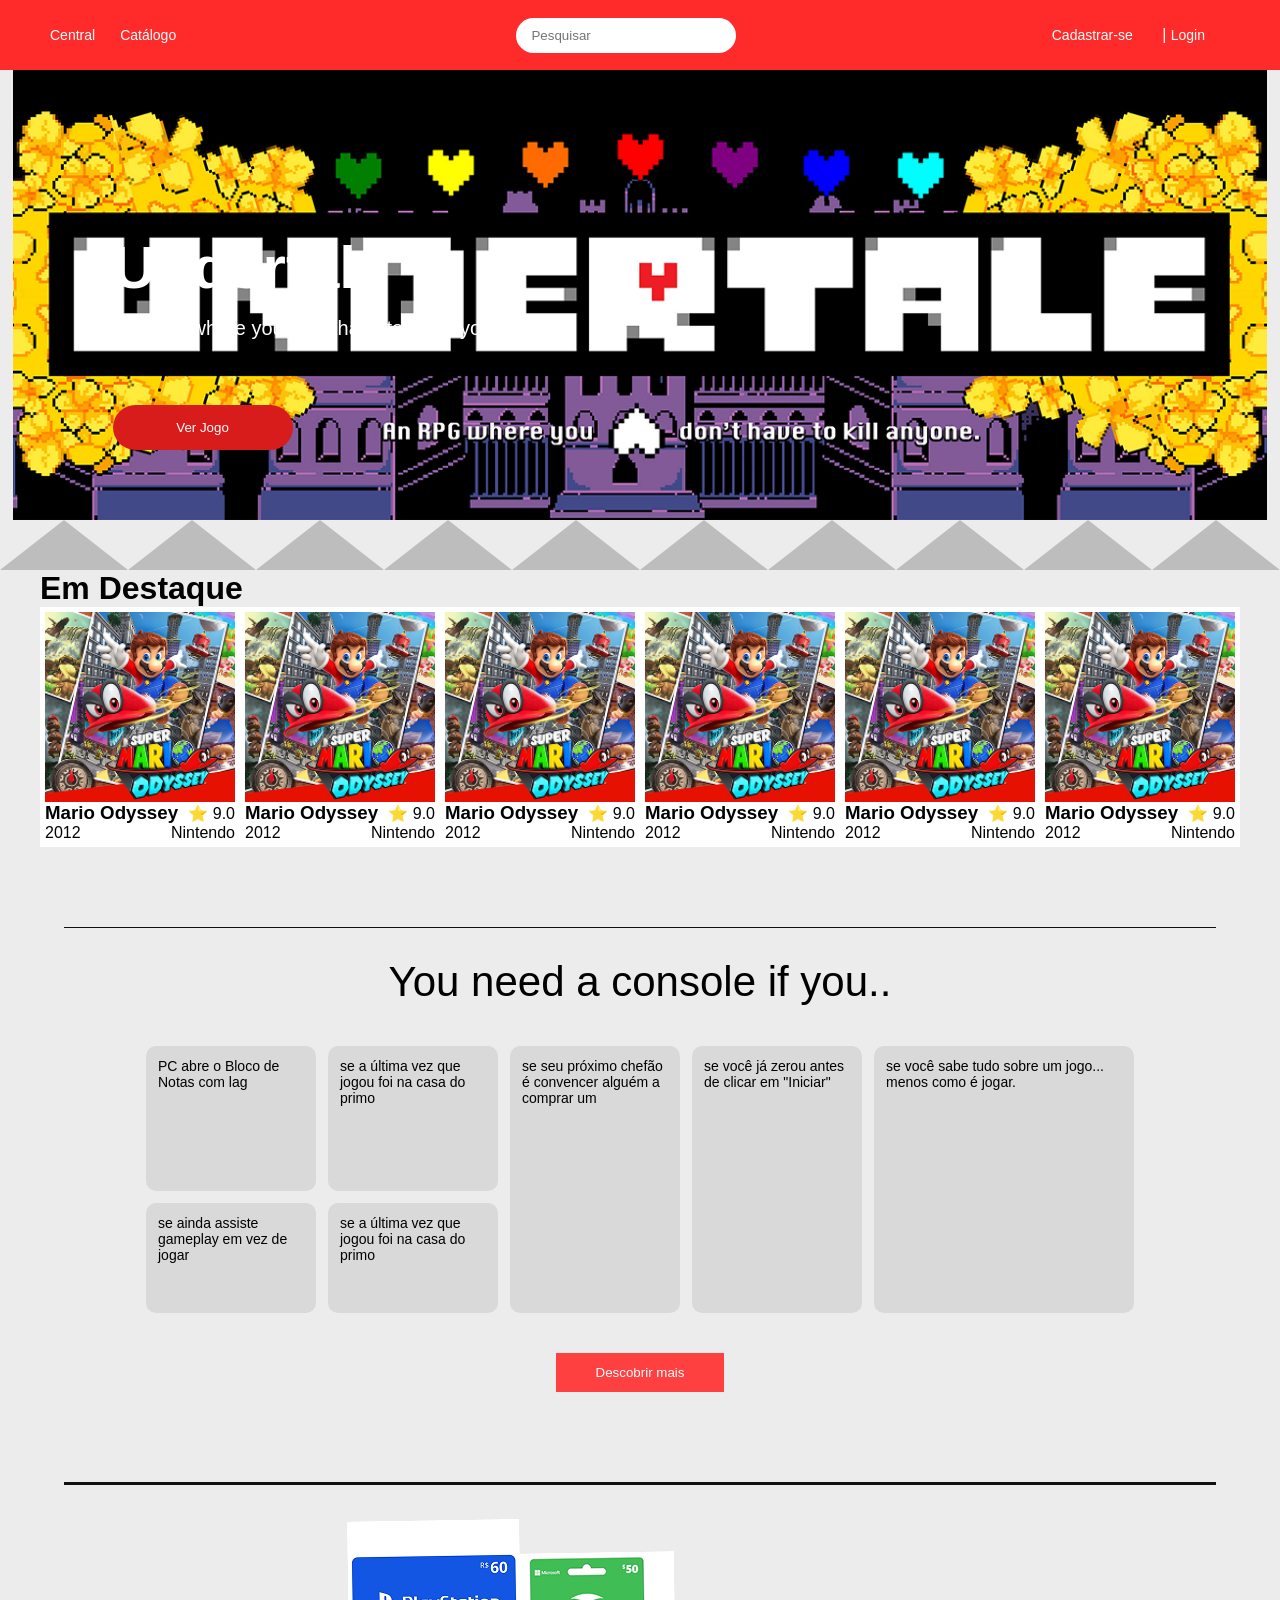
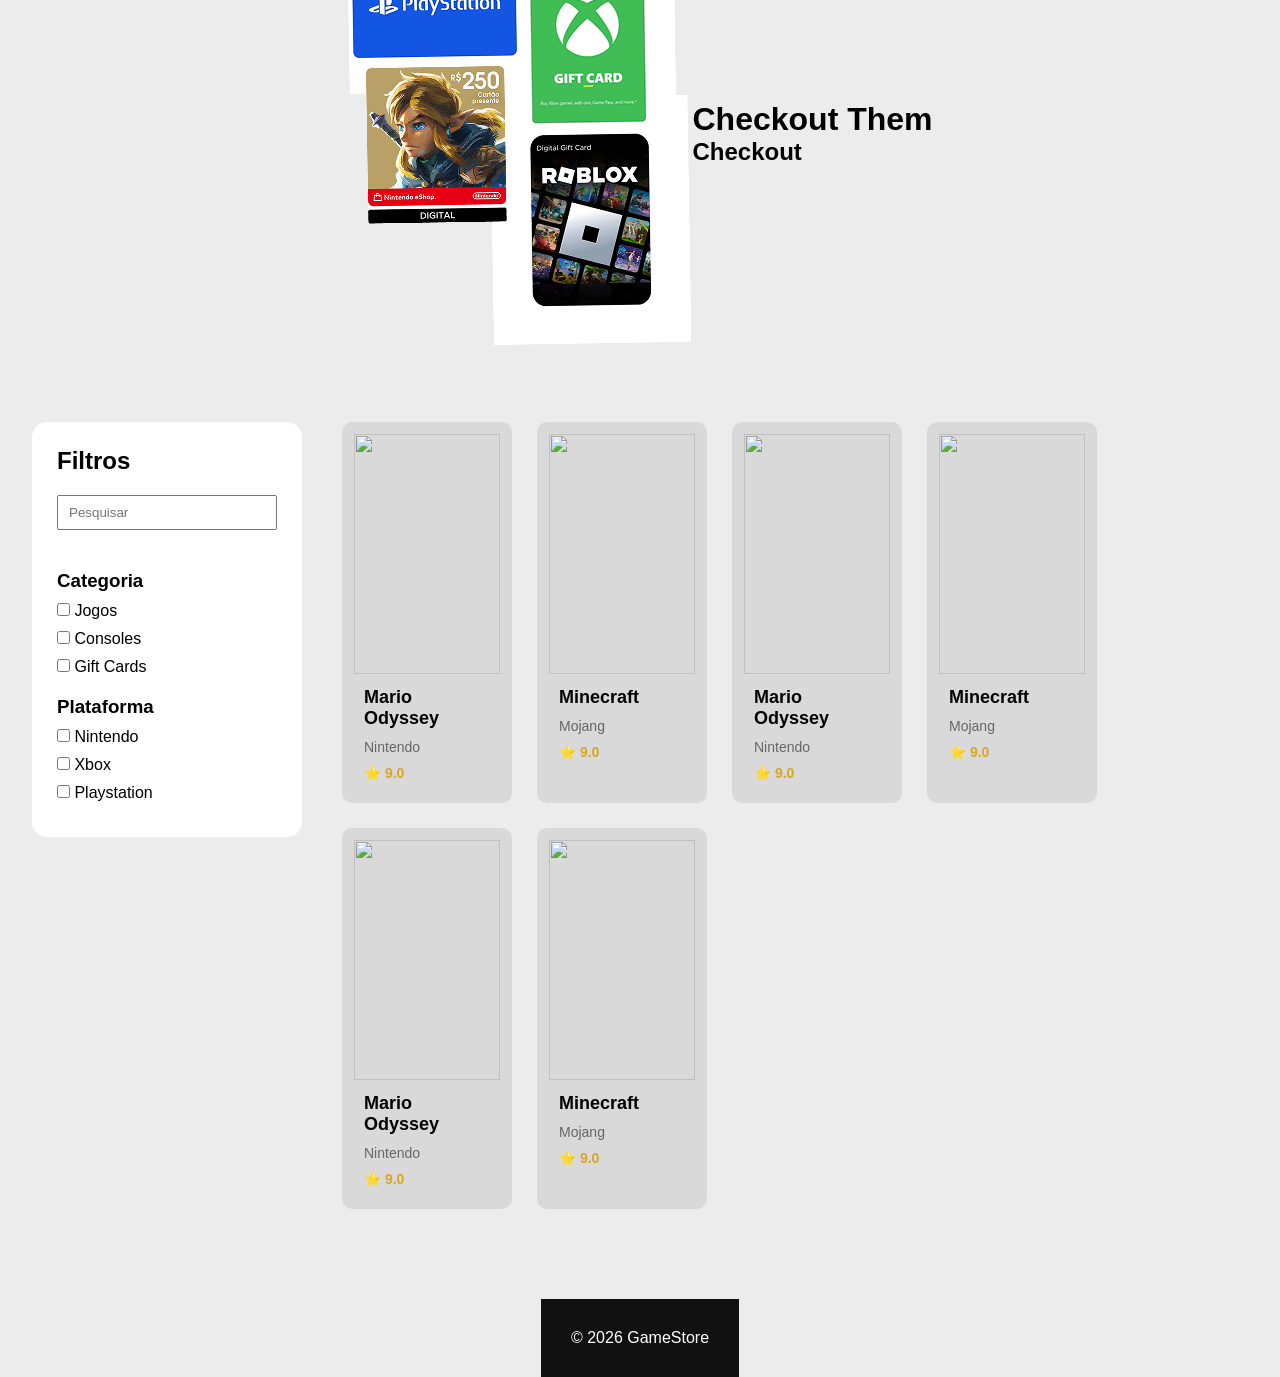
==== FAZENDOFRONTENDDALOJADEJOGO/index.html @ 96bf0ed5 "Upload De Pasta" ====
<!DOCTYPE html>
<html lang="pt-br">

<head>
    <meta charset="UTF-8">
    <meta name="viewport" content="width=device-width, initial-scale=1.0">
    <title>GameStore</title>

    <link rel="stylesheet" href="style.css">
</head>

<body>

    <header>

        <div class="menu-esquerda">
            <a href="#">Central</a>
            <a href="#">Catálogo</a>
        </div>

        <div class="pesquisa">
            <input type="text" placeholder="Pesquisar">
        </div>

        <div class="login">
            <a href="#">Cadastrar-se</a>
            <span>|</span>
            <a href="#">Login</a>
        </div>

    </header>

    <section class="banner">

        <img src="img/underbanner.png" alt="Banner">

        <div class="banner-info">

            <h1>Undertale</h1>

            <p>An RPG where you don't have to kill anyone.</p>

            <button>Ver Jogo</button>

        </div>

    </section>
    <svg xmlns="http://www.w3.org/2000/svg" viewBox="0 0 1280 50" width="100%">
        <path
            d="M 0 50 L 64 0 L 128 50 L 192 0 L 256 50 L 320 0 L 384 50 L 448 0 L 512 50 L 576 0 L 640 50 L 704 0 L 768 50 L 832 0 L 896 50 L 960 0 L 1024 50 L 1088 0 L 1152 50 L 1216 0 L 1280 50 L 1344 0 L 1408 50 L 1280 50 L 0 50 Z"
            fill="#bdbdbe"></path>
    </svg>


    <div class="EmDestaque">
        <h1>Em Destaque</h1>

        <div class="linhaJogos">

            <div class="Jogo">

                <img src="img/marioOdissi.png">

                <div class="NomeNota">
                    <h3>Mario Odyssey</h3>
                    <span>⭐ 9.0</span>
                </div>
                <div class="DataProd">
                    <p>2012</p>
                    <p>Nintendo</p>
                </div>

            </div>



            <div class="Jogo">

                <img src="img/marioOdissi.png">

                <div class="NomeNota">
                    <h3>Mario Odyssey</h3>
                    <span>⭐ 9.0</span>
                </div>
                <div class="DataProd">
                    <p>2012</p>
                    <p>Nintendo</p>
                </div>

            </div>
            <div class="Jogo">

                <img src="img/marioOdissi.png">

                <div class="NomeNota">
                    <h3>Mario Odyssey</h3>
                    <span>⭐ 9.0</span>
                </div>
                <div class="DataProd">
                    <p>2012</p>
                    <p>Nintendo</p>
                </div>

            </div>
            <div class="Jogo">

                <img src="img/marioOdissi.png">

                <div class="NomeNota">
                    <h3>Mario Odyssey</h3>
                    <span>⭐ 9.0</span>
                </div>
                <div class="DataProd">
                    <p>2012</p>
                    <p>Nintendo</p>
                </div>

            </div>


            <div class="Jogo">

                <img src="img/marioOdissi.png">

                <div class="NomeNota">
                    <h3>Mario Odyssey</h3>
                    <span>⭐ 9.0</span>
                </div>
                <div class="DataProd">
                    <p>2012</p>
                    <p>Nintendo</p>
                </div>

            </div>



            <div class="Jogo">

                <img src="img/marioOdissi.png">

                <div class="NomeNota">
                    <h3>Mario Odyssey</h3>
                    <span>⭐ 9.0</span>
                </div>
                <div class="DataProd">
                    <p>2012</p>
                    <p>Nintendo</p>
                </div>

            </div>

        </div>
    </div>

    <section class="console-section">

        <h2>You need a console if you..</h2>

        <div class="cards">

            <div class="coluna">

                <div class="card pequeno">
                    PC abre o Bloco de Notas com lag
                </div>

                <div class="card medio dobrado">
                    se ainda assiste gameplay em vez de jogar
                </div>

            </div>

            <div class="coluna">

                <div class="card pequeno">
                    se a última vez que jogou foi na casa do primo
                </div>
            <div class="card medio">
                    se a última vez que jogou foi na casa do primo
                </div>  
            </div>

            <div class="coluna">

                <div class="card grande">
                    se seu próximo chefão é convencer alguém a comprar um
                </div>

            </div>

            <div class="coluna">

                <div class="card grande">
                    se você já zerou antes de clicar em "Iniciar"
                </div>

            </div>

            <div class="coluna">

                <div class="card gigante">
                    se você sabe tudo sobre um jogo... menos como é jogar.
                </div>

            </div>

        </div>

        <button>Descobrir mais</button>

    </section>
    <div class="Gift">
        <div class="gifts"> <img src="img/gifts.png" alt="Gift Card"> </div>
        <div class="comebuy">
            <h1> Checkout Them </h1>
            <h2>Checkout</h2>
        </div>
    </div>
    <main>

        <aside>

            <h2>Filtros</h2>

            <input type="text" placeholder="Pesquisar">

            <h3>Categoria</h3>

            <label><input type="checkbox"> Jogos</label>
            <label><input type="checkbox"> Consoles</label>
            <label><input type="checkbox"> Gift Cards</label>

            <h3>Plataforma</h3>

            <label><input type="checkbox"> Nintendo</label>
            <label><input type="checkbox"> Xbox</label>
            <label><input type="checkbox"> Playstation</label>

        </aside>

        <section class="catalogo">

            <div class="card">

                <img src="img/mario.jpg">

                <h3>Mario Odyssey</h3>

                <p>Nintendo</p>

                <span>⭐ 9.0</span>

            </div>

            <div class="card">

                <img src="img/minecraft.jpg">

                <h3>Minecraft</h3>

                <p>Mojang</p>

                <span>⭐ 9.0</span>

            </div>

            <div class="card">

                <img src="img/mario.jpg">

                <h3>Mario Odyssey</h3>

                <p>Nintendo</p>

                <span>⭐ 9.0</span>

            </div>

            <div class="card">

                <img src="img/minecraft.jpg">

                <h3>Minecraft</h3>

                <p>Mojang</p>

                <span>⭐ 9.0</span>

            </div>

            <div class="card">

                <img src="img/mario.jpg">

                <h3>Mario Odyssey</h3>

                <p>Nintendo</p>

                <span>⭐ 9.0</span>

            </div>

            <div class="card">

                <img src="img/minecraft.jpg">

                <h3>Minecraft</h3>

                <p>Mojang</p>

                <span>⭐ 9.0</span>

            </div>

        </section>

    </main>

    <footer>

        © 2026 GameStore

    </footer>

</body>

</html>
---- FAZENDOFRONTENDDALOJADEJOGO/style.css ----
*{
    margin:0;
    padding:0;
    box-sizing:border-box;
    font-family:Arial, Helvetica, sans-serif;
}

body{
    background:#ececec;
    display: flex;
    align-items: center;
    justify-content: center;
    flex-flow: column nowrap;
}

/* HEADER */

header{

    background:#ff2b2b;

    height:70px;

    display:flex;

    justify-content:space-between;

    align-items:center;

    padding:0 50px;
    width: 100%;

}

header a{

    color:white;

    text-decoration:none;

    margin-right:25px;

    font-size:14px;

}

.menu-esquerda{

    display:flex;

}

.pesquisa input{

    width:220px;

    height:35px;

    border:none;

    border-radius:30px;

    padding-left:15px;

}

.login{

    color:white;

}

/* BANNER */

.banner{

    position:relative;

    height:450px;

    overflow:hidden;

}

.banner img{

    width:100%;

    height:100%;

    object-fit:cover;

}

.banner-info{

    position:absolute;

    left:100px;

    bottom:70px;

    color:white;

}

.banner h1{

    font-size:60px;

    margin-bottom:15px;

}

.banner p{

    font-size:20px;

    margin-bottom:25px;

}

.banner button{

    width:180px;

    height:45px;

    border:none;

    border-radius:25px;

    background:#d81b1b;

    color:white;

    cursor:pointer;

}

/* MAIN */

main{

    width:95%;

    margin:40px auto;

    display:flex;

    gap:40px;

}

/* FILTROS */

aside{

    width:270px;

    background:white;

    border-radius:15px;

    padding:25px;

    height:fit-content;

}

aside input[type=text]{

    width:100%;

    height:35px;

    margin:20px 0;

    padding-left:10px;

}

aside h3{

    margin-top:20px;

    margin-bottom:10px;

}

aside label{

    display:block;

    margin:10px 0;

}

/* CATÁLOGO */

.catalogo{

    flex:1;

    display:flex;

    flex-wrap:wrap;

    gap:25px;

}

/* CARD */

.card{

    width:180px;

    background:white;

    border-radius:10px;

    overflow:hidden;

    transition:.3s;

    cursor:pointer;

}

.card:hover{

    transform:translateY(-5px);

    box-shadow:0 10px 20px rgba(0,0,0,.2);

}

.card img{

    width:100%;

    height:240px;

    object-fit:cover;

}

.card h3{

    padding:10px;

    font-size:18px;

}

.card p{

    padding:0 10px;

    color:#666;

}

.card span{

    display:block;

    padding:10px;

    color:goldenrod;

    font-weight:bold;

}

/* FOOTER */

footer{

    margin-top:50px;

    background:#111;

    color:white;

    padding:30px;

    text-align:center;

}

.espeto{
    display:flex;
}

.espeto div{
    width:0;
    height:0;

    border-left:25px solid transparent;
    border-right:25px solid transparent;
    border-top:25px solid #ff0505;
}

.Jogo {
    width: 200px;
    padding: 5px;
    background-color: #ffffff;
    display: flex;
    flex-flow: column nowrap;
    align-items: center;
    justify-content: center;
    overflow: hidden;
}
.Jogo > img {
    width: 100%;
    transition: transform 1s;
}
.NomeNota {
    display: flex;
    justify-content: space-between;
    align-items: center;
    width: 100%;
}
.DataProd {
    width: 100%;
    display: flex;
    align-items: center;
    justify-content: space-between;
}
.linhaJogos {
    display:flex;
    flex-flow: row wrap;
    width: 100%;
    justify-content: space-evenly;
    align-items: center;
}
.Jogo:hover > img {
    transform: scale(1.1);
    transition: transform 1s;
}

.Gift {
    display: flex;
    height: 500px;
    width: 90%;
    justify-content: center;
    align-items: center;

    border-top: #111 solid;
    margin-top: 10px;
}

.console-section{
    
    border-top: #111 solid 1px;
    margin:80px auto;
    width: 90%;
    display:flex;
    flex-direction:column;
    align-items:center;
    justify-content:center;
}

.console-section h2{
  margin-top:30px;
    font-size:42px;
    font-weight:400;
    margin-bottom:40px;
}

.cards{

    display:flex;
    gap:12px;

    
}

.coluna{

    display:flex;
    flex-direction:column;
    gap:12px;

}

.card{

    background:#d9d9d9;

    padding:12px;

    width:170px;

    font-size:14px;

}

.pequeno{

    height:145px;

}

.medio{

    height:110px;

}

.grande{

    height:267px;

}

.gigante{

    width:260px;

    height:267px;

}

button{

    margin-top:40px;

    padding:12px 40px;

    border:none;

    background:#ff4040;

    color:white;

    cursor:pointer;

}
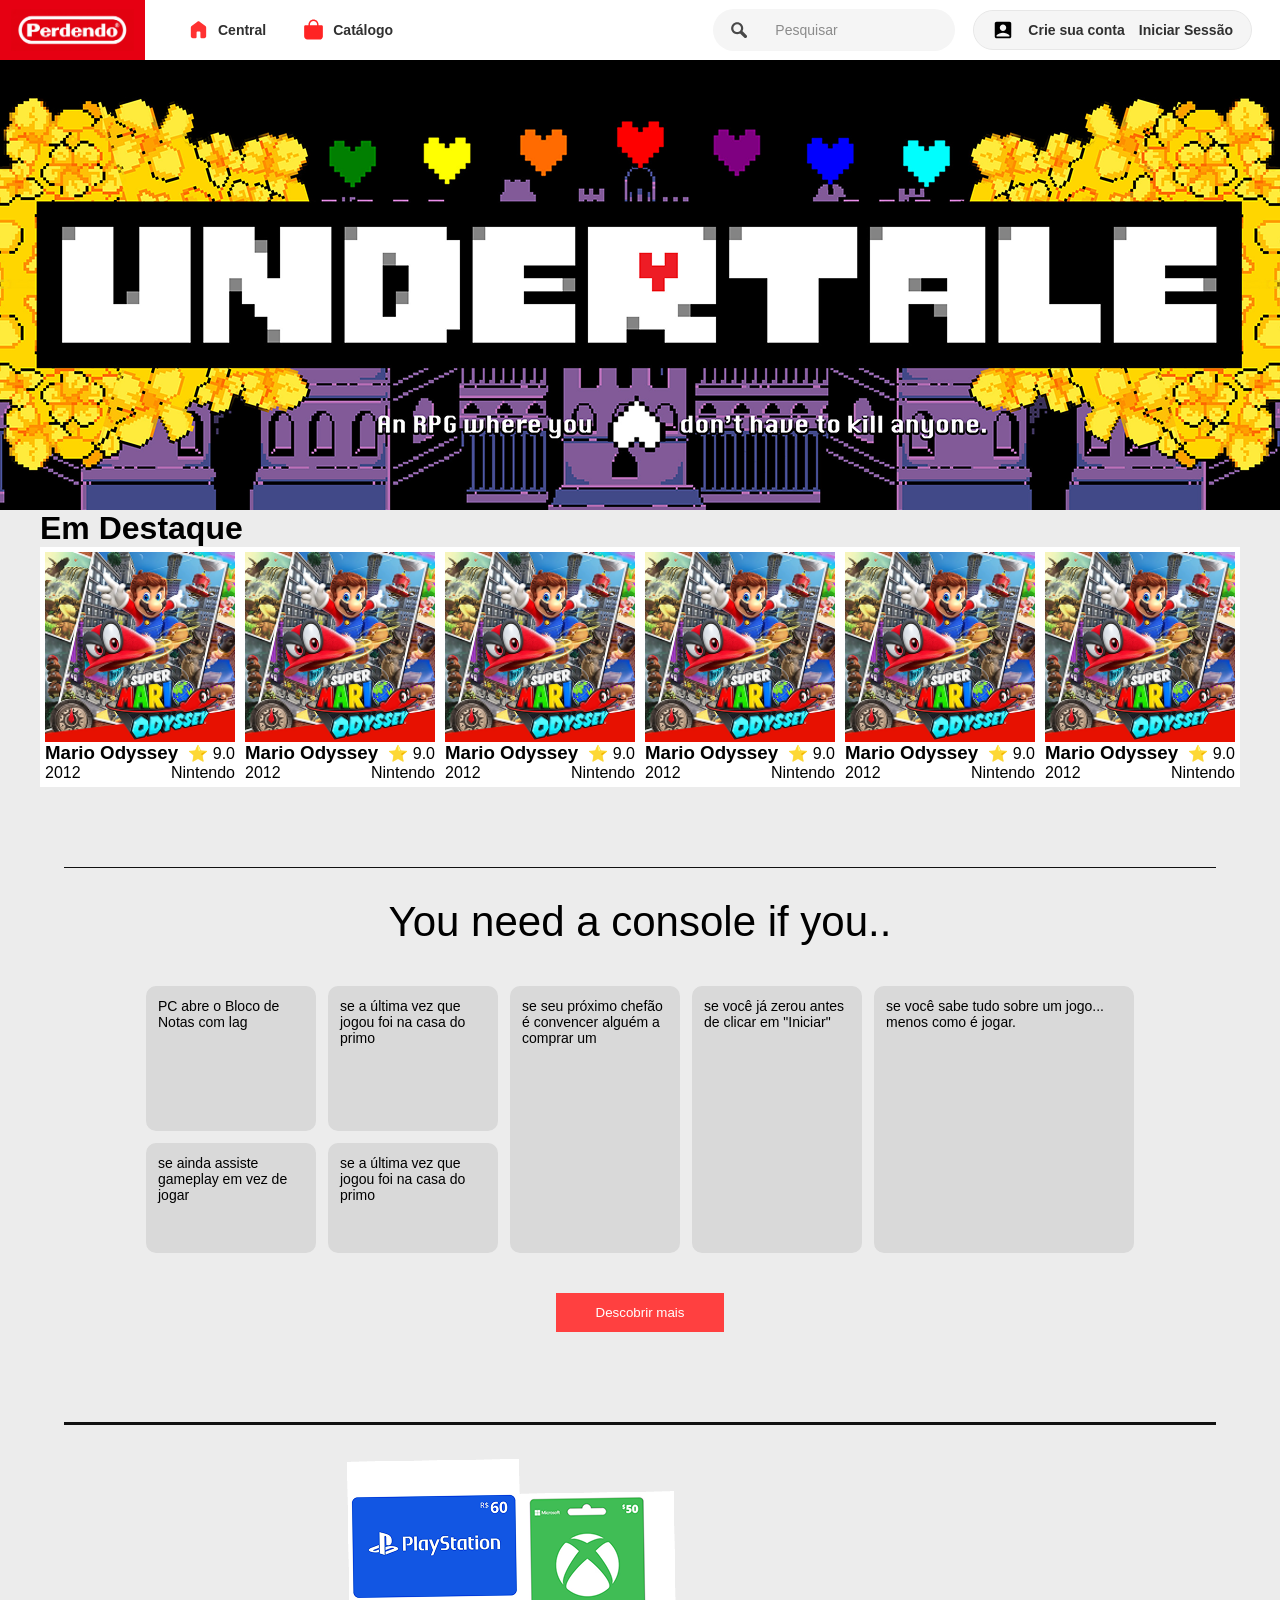
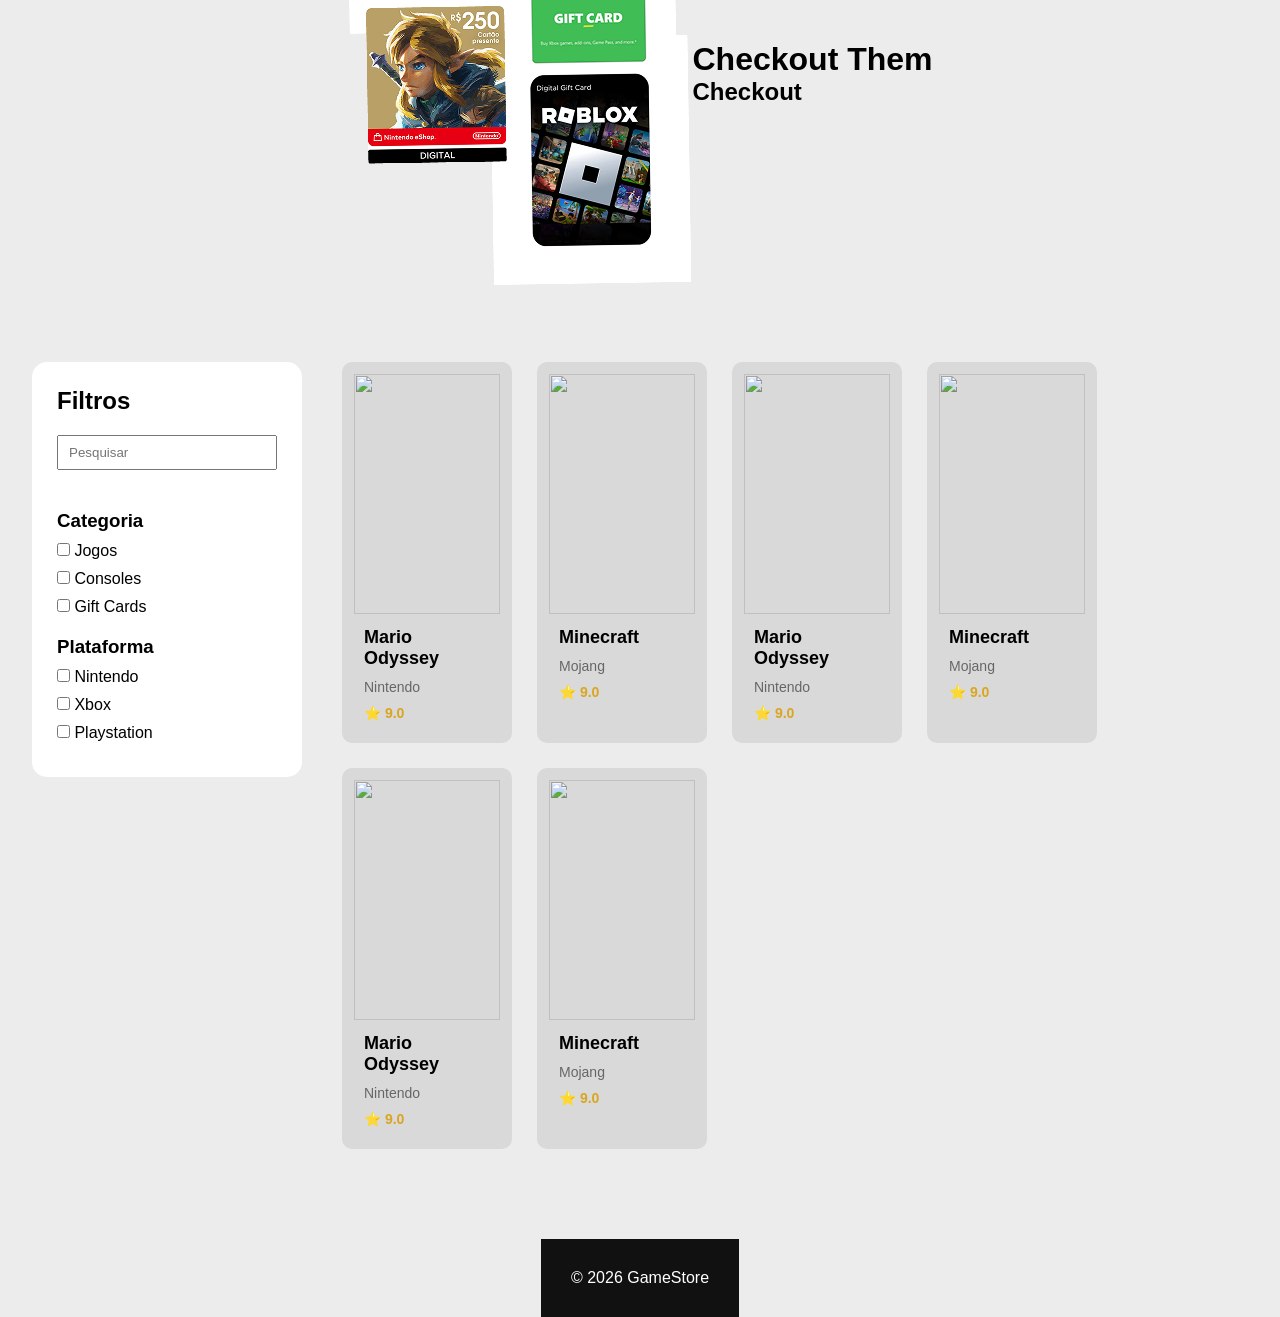
==== commit dbc23248: "CabeçalhoExcelente" ====
--- a/FAZENDOFRONTENDDALOJADEJOGO/index.html
+++ b/FAZENDOFRONTENDDALOJADEJOGO/index.html
@@ -7,49 +7,46 @@
     <title>GameStore</title>
 
     <link rel="stylesheet" href="style.css">
+    <link rel="stylesheet" href="../cabecalho.css">
+
+    <style>
+        @import url('https://fonts.googleapis.com/css2?family=Inter:ital,opsz,wght@0,14..32,100..900;1,14..32,100..900&display=swap');
+    </style>
 </head>
 
 <body>
 
-    <header>
+    <header class="cabecalho">
 
         <div class="menu-esquerda">
-            <a href="#">Central</a>
-            <a href="#">Catálogo</a>
-        </div>
-
-        <div class="pesquisa">
-            <input type="text" placeholder="Pesquisar">
-        </div>
-
-        <div class="login">
-            <a href="#">Cadastrar-se</a>
-            <span>|</span>
-            <a href="#">Login</a>
-        </div>
-
+
+            <div class="logo">
+               <img src="../imgDeco/PERDENDOLogo.png" alt="">
+            </div>
+
+            <a href="#"><img src="../svg/HomeVermelho.svg" alt=""> Central</a>
+            <a href="#"><img src="../svg/BagVermelha.svg" alt=""> Catálogo</a>
+        </div>
+        <div class="Direito">
+            <div class="pesquisa">
+                <img src="../svg/LoopaCinza.svg" alt="">
+                <input type="text" placeholder="Pesquisar">
+            </div>
+
+            <div class="login">
+                <img src="../svg/ContaIcone.svg" alt="User Icon">
+                <a href="#">Crie sua conta</a>
+                <a href="#">Iniciar Sessão</a>
+            </div>
+        </div>
     </header>
 
     <section class="banner">
 
         <img src="img/underbanner.png" alt="Banner">
 
-        <div class="banner-info">
-
-            <h1>Undertale</h1>
-
-            <p>An RPG where you don't have to kill anyone.</p>
-
-            <button>Ver Jogo</button>
-
-        </div>
-
     </section>
-    <svg xmlns="http://www.w3.org/2000/svg" viewBox="0 0 1280 50" width="100%">
-        <path
-            d="M 0 50 L 64 0 L 128 50 L 192 0 L 256 50 L 320 0 L 384 50 L 448 0 L 512 50 L 576 0 L 640 50 L 704 0 L 768 50 L 832 0 L 896 50 L 960 0 L 1024 50 L 1088 0 L 1152 50 L 1216 0 L 1280 50 L 1344 0 L 1408 50 L 1280 50 L 0 50 Z"
-            fill="#bdbdbe"></path>
-    </svg>
+
 
 
     <div class="EmDestaque">
@@ -176,9 +173,9 @@
                 <div class="card pequeno">
                     se a última vez que jogou foi na casa do primo
                 </div>
-            <div class="card medio">
+                <div class="card medio">
                     se a última vez que jogou foi na casa do primo
-                </div>  
+                </div>
             </div>
 
             <div class="coluna">
--- a/FAZENDOFRONTENDDALOJADEJOGO/style.css
+++ b/FAZENDOFRONTENDDALOJADEJOGO/style.css
@@ -13,70 +13,43 @@
     flex-flow: column nowrap;
 }
 
-/* HEADER */
-
-header{
-
-    background:#ff2b2b;
-
-    height:70px;
-
-    display:flex;
-
-    justify-content:space-between;
-
-    align-items:center;
-
-    padding:0 50px;
+
+
+.menu-esquerda{
+
+    display:flex;
+
+}
+
+.pesquisa input{
+
+    width:220px;
+
+    height:35px;
+
+    border:none;
+
+    border-radius:30px;
+
+    padding-left:15px;
+
+}
+
+.login{
+
+    color:white;
+
+}
+
+/* BANNER */
+
+.banner{
+
+    position:relative;
+
+    height:450px;
+
     width: 100%;
-
-}
-
-header a{
-
-    color:white;
-
-    text-decoration:none;
-
-    margin-right:25px;
-
-    font-size:14px;
-
-}
-
-.menu-esquerda{
-
-    display:flex;
-
-}
-
-.pesquisa input{
-
-    width:220px;
-
-    height:35px;
-
-    border:none;
-
-    border-radius:30px;
-
-    padding-left:15px;
-
-}
-
-.login{
-
-    color:white;
-
-}
-
-/* BANNER */
-
-.banner{
-
-    position:relative;
-
-    height:450px;
 
     overflow:hidden;
 
@@ -439,4 +412,3 @@
     cursor:pointer;
 
 }
-
--- a/cabecalho.css
+++ b/cabecalho.css
@@ -0,0 +1,228 @@
+.topo {
+    background-color: #f1f1f1;
+    width: 100%;
+    display: flex;
+    justify-content: center;
+    align-items: center;
+}
+
+.navegante {
+    display: flex;
+    flex-flow: row nowrap;
+}
+
+.navegante>a {
+    color: white;
+    text-decoration: none;
+    padding: 10px;
+    transition: .2s;
+}
+
+.conteinerAnuncio {
+    height: 500px;
+    background-color: rgb(255, 161, 39);
+    width: 100%;
+}
+
+.cabecalho {
+    font-family: "Inter", "Segoe UI", sans-serif;
+    font-optical-sizing: auto;
+    font-style: normal;
+    font-size: 14px;
+}
+
+/* ================= HEADER ================= */
+
+header {
+
+    width: 100%;
+    height: 60px;
+
+    background: #fff;
+
+    display: flex;
+    justify-content: space-between;
+    align-items: center;
+
+    padding: 0 28px;
+
+    font-weight: 600;
+
+    box-shadow: 0 2px 12px rgba(0, 0, 0, .08);
+
+    position: sticky;
+    top: 0;
+
+    padding-left: 0px;
+    z-index: 99;
+}
+
+header a {
+
+    color: #303030;
+    text-decoration: none;
+
+    display: flex;
+    align-items: center;
+    justify-content: center;
+
+    gap: 8px;
+
+    font-size: 14px;
+
+    padding: 10px 14px;
+
+    border-radius: 12px;
+
+    transition: .2s;
+}
+
+header a:hover {
+
+    background: #f3f3f3;
+    color: #e60012;
+}
+
+/* ================= MENU ESQUERDA ================= */
+
+.menu-esquerda {
+
+    height: 100%;
+
+    display: flex;
+    align-items: center;
+
+    gap: 8px;
+}
+
+.menu-esquerda a img {
+
+    width: 23px;
+    transform: translateY(-1px);
+}
+
+/* ================= LOGO ================= */
+
+.logo {
+
+    width: 145px;
+    height: 100%;
+
+    background: #e60012;
+
+    display: flex;
+    justify-content: center;
+    align-items: center;
+
+    margin-right: 20px;
+}
+
+.logo>img {
+
+    width: 85%;
+}
+
+/* ================= DIREITA ================= */
+
+.Direito {
+
+    display: flex;
+    align-items: center;
+
+    gap: 18px;
+}
+
+/* ================= PESQUISA ================= */
+
+.pesquisa {
+
+    height: 42px;
+
+    display: flex;
+    align-items: center;
+
+    background: #f5f5f5;
+
+    border-radius: 999px;
+
+    padding: 0 15px;
+
+    gap: 10px;
+
+    transition: .2s;
+}
+
+.pesquisa:hover {
+
+    background: #efefef;
+}
+
+.pesquisa img {
+
+    width: 22px;
+}
+
+.pesquisa>input {
+
+    width: 180px;
+
+    border: none;
+    outline: none;
+
+    background: transparent;
+
+    color: #303030;
+
+    font-size: 14px;
+    font-weight: 500;
+}
+
+.pesquisa>input::placeholder {
+
+    color: #8b8b8b;
+}
+
+/* ================= LOGIN ================= */
+
+.login {
+
+    display: flex;
+    align-items: center;
+
+    gap: 14px;
+
+    background: #f5f5f5;
+
+    border: 1px solid #e7e7e7;
+
+    border-radius: 999px;
+
+    padding: 8px 18px;
+
+    transition: .2s;
+}
+
+.login:hover {
+
+    background: #efefef;
+}
+
+.login img {
+
+    width: 22px;
+}
+
+.login a {
+
+    padding: 0;
+
+    border-radius: 0;
+
+    background: none;
+}
+
+.login a:hover {
+
+    background: none;
+    color: #e60012;
+}
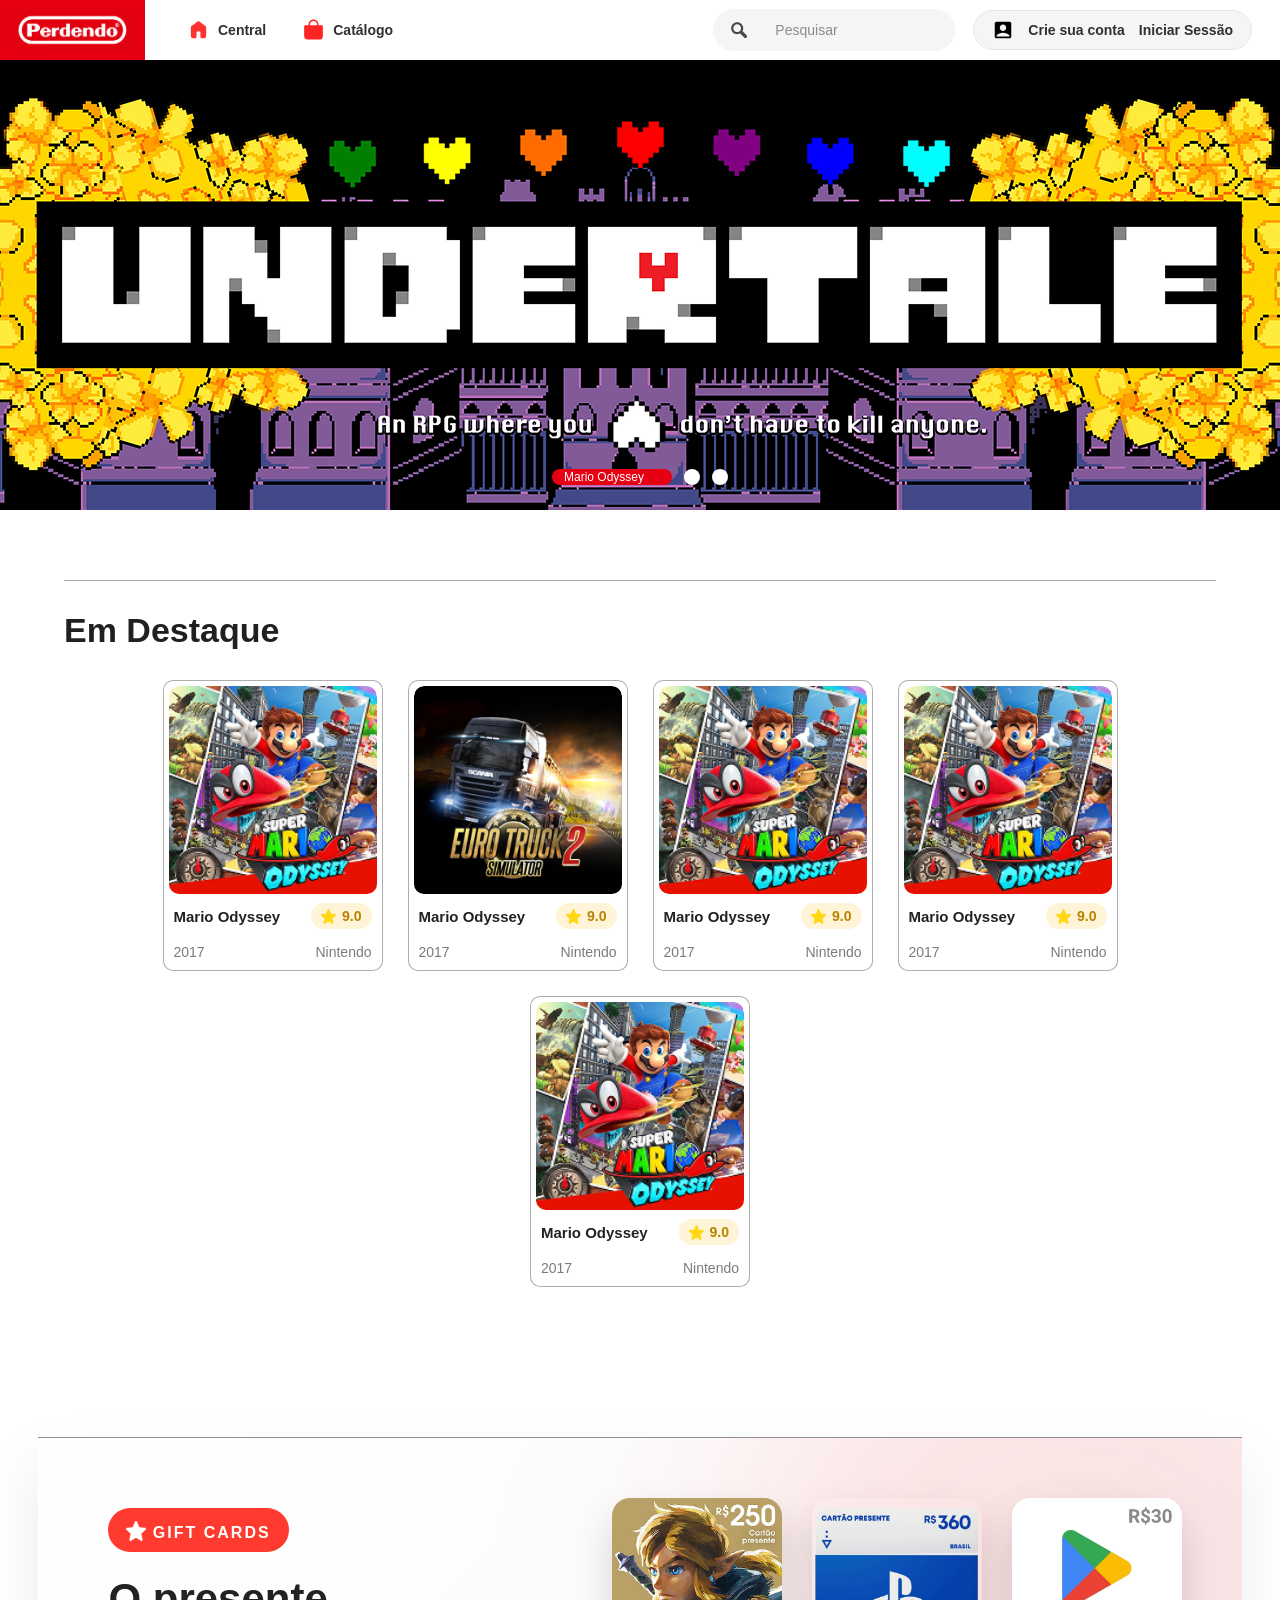
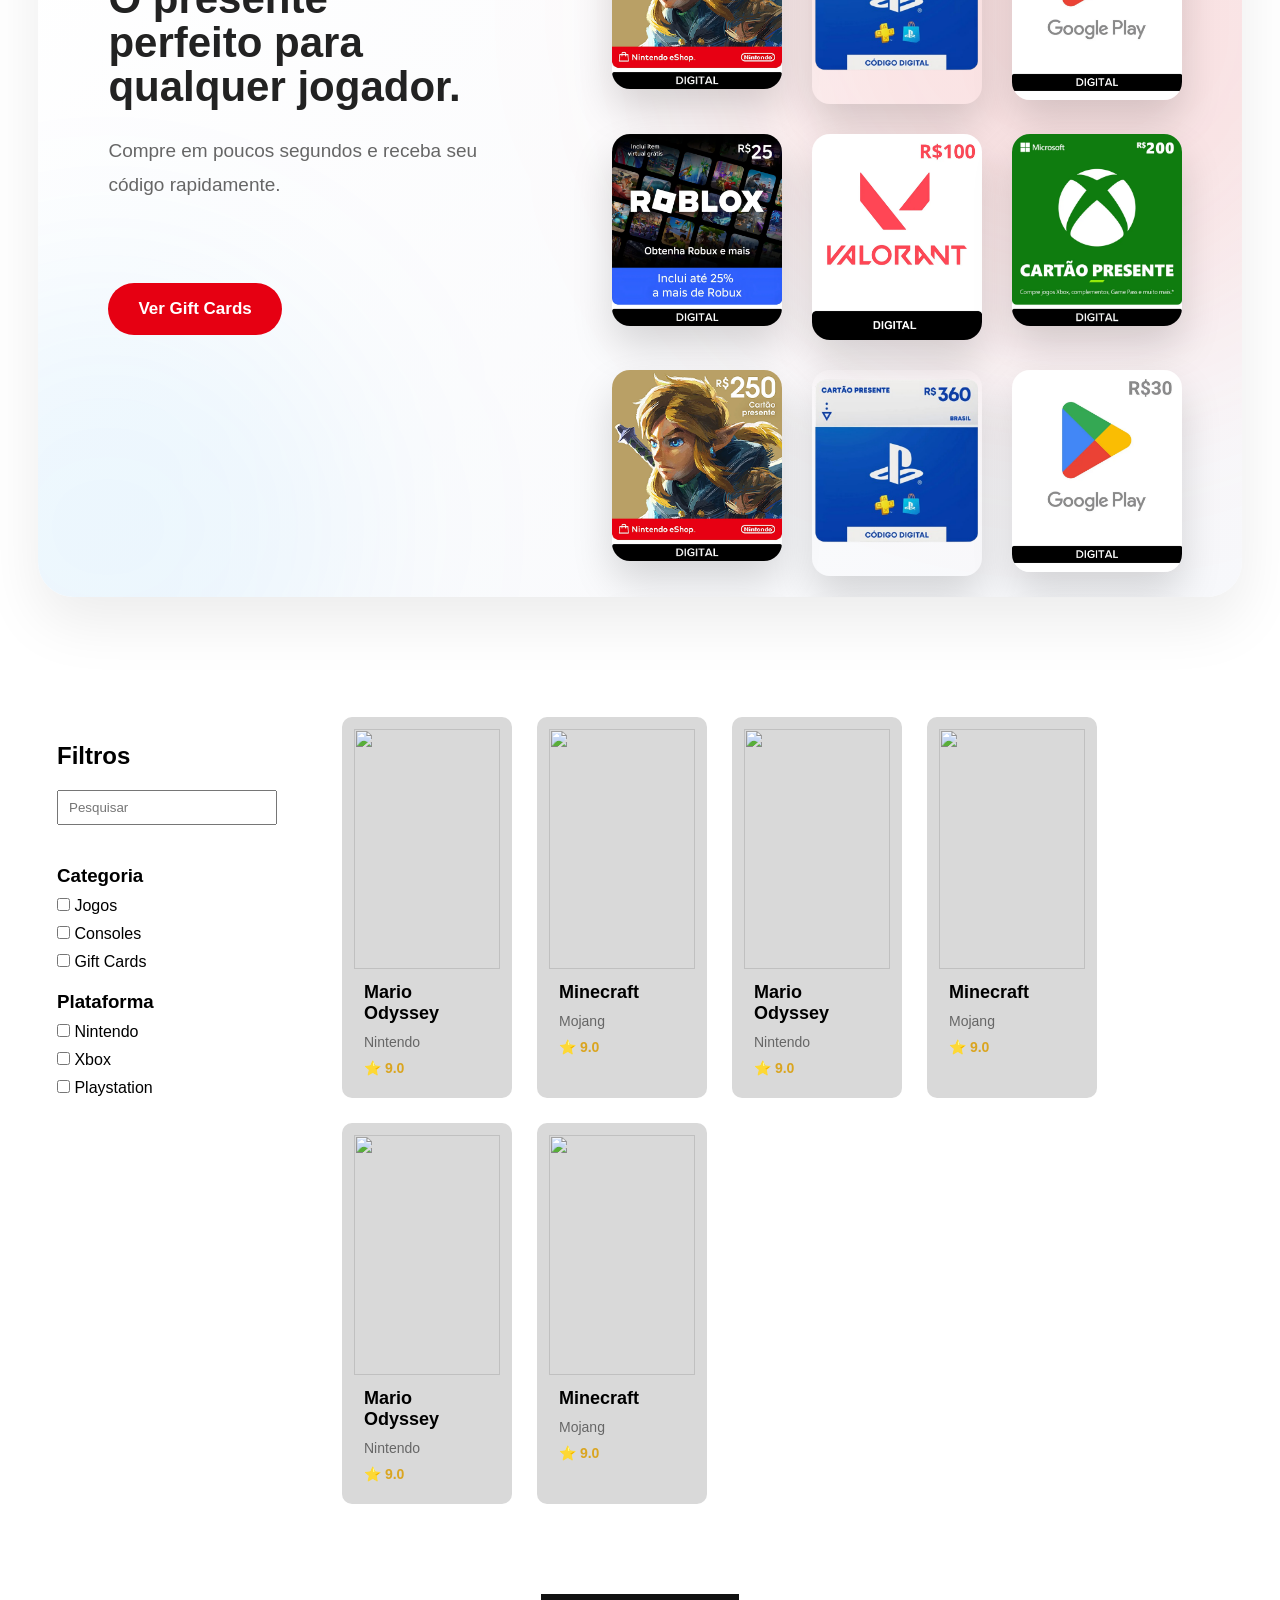
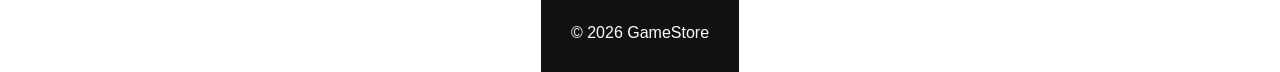
==== commit 9cf496de: "AreaDeGiftCards" ====
--- a/FAZENDOFRONTENDDALOJADEJOGO/index.html
+++ b/FAZENDOFRONTENDDALOJADEJOGO/index.html
@@ -8,6 +8,9 @@
 
     <link rel="stylesheet" href="style.css">
     <link rel="stylesheet" href="../cabecalho.css">
+    <link rel="stylesheet" href="banner.css">
+    <link rel="stylesheet" href="destaque.css">
+    <link rel="stylesheet" href="giftcards.css">
 
     <style>
         @import url('https://fonts.googleapis.com/css2?family=Inter:ital,opsz,wght@0,14..32,100..900;1,14..32,100..900&display=swap');
@@ -21,7 +24,7 @@
         <div class="menu-esquerda">
 
             <div class="logo">
-               <img src="../imgDeco/PERDENDOLogo.png" alt="">
+                <img src="../imgDeco/PERDENDOLogo.png" alt="">
             </div>
 
             <a href="#"><img src="../svg/HomeVermelho.svg" alt=""> Central</a>
@@ -43,7 +46,29 @@
 
     <section class="banner">
 
-        <img src="img/underbanner.png" alt="Banner">
+        <div class="slides">
+
+            <img src="img/underbanner.png" alt="">
+            <img src="../imgDeco/Pikomon.jpg" alt="">
+            <img src="../imgDeco/supersmash.avif" alt="">
+
+        </div>
+
+        <div class="indicadores">
+
+            <div class="indicador ativo">
+                <span>Mario Odyssey</span>
+            </div>
+
+            <div class="indicador">
+                <span>Pikomon</span>
+            </div>
+
+            <div class="indicador">
+                <span>Super Smash</span>
+            </div>
+
+        </div>
 
     </section>
 
@@ -56,93 +81,140 @@
 
             <div class="Jogo">
 
-                <img src="img/marioOdissi.png">
-
-                <div class="NomeNota">
-                    <h3>Mario Odyssey</h3>
-                    <span>⭐ 9.0</span>
-                </div>
-                <div class="DataProd">
-                    <p>2012</p>
-                    <p>Nintendo</p>
-                </div>
-
-            </div>
-
-
+                <div class="ImagemJogo">
+                    <img src="img/marioOdissi.png" alt="Mario Odyssey">
+                </div>
+
+                <div class="InfoJogo">
+
+                    <div class="NomeNota">
+
+                        <h3 class="NomeJogo">Mario Odyssey</h3>
+
+                        <div class="Nota">
+                            <img src="../svg/starYellow.svg" alt="">
+                            <span>9.0</span>
+                        </div>
+
+                    </div>
+
+                    <div class="DataProd">
+                        <p>2017</p>
+                        <p>Nintendo</p>
+                    </div>
+
+                </div>
+
+            </div>
 
             <div class="Jogo">
 
-                <img src="img/marioOdissi.png">
-
-                <div class="NomeNota">
-                    <h3>Mario Odyssey</h3>
-                    <span>⭐ 9.0</span>
-                </div>
-                <div class="DataProd">
-                    <p>2012</p>
-                    <p>Nintendo</p>
-                </div>
-
-            </div>
+                <div class="ImagemJogo">
+                    <img src="../imgDeco/eutruck.png" alt="Mario Odyssey">
+                </div>
+
+                <div class="InfoJogo">
+
+                    <div class="NomeNota">
+
+                        <h3 class="NomeJogo">Mario Odyssey</h3>
+
+                        <div class="Nota">
+                            <img src="../svg/starYellow.svg" alt="">
+                            <span>9.0</span>
+                        </div>
+
+                    </div>
+
+                    <div class="DataProd">
+                        <p>2017</p>
+                        <p>Nintendo</p>
+                    </div>
+
+                </div>
+
+            </div>
+
             <div class="Jogo">
 
-                <img src="img/marioOdissi.png">
-
-                <div class="NomeNota">
-                    <h3>Mario Odyssey</h3>
-                    <span>⭐ 9.0</span>
-                </div>
-                <div class="DataProd">
-                    <p>2012</p>
-                    <p>Nintendo</p>
-                </div>
-
-            </div>
+                <div class="ImagemJogo">
+                    <img src="img/marioOdissi.png" alt="Mario Odyssey">
+                </div>
+
+                <div class="InfoJogo">
+
+                    <div class="NomeNota">
+
+                        <h3 class="NomeJogo">Mario Odyssey</h3>
+
+                        <div class="Nota">
+                            <img src="../svg/starYellow.svg" alt="">
+                            <span>9.0</span>
+                        </div>
+
+                    </div>
+
+                    <div class="DataProd">
+                        <p>2017</p>
+                        <p>Nintendo</p>
+                    </div>
+
+                </div>
+
+            </div>
+
             <div class="Jogo">
 
-                <img src="img/marioOdissi.png">
-
-                <div class="NomeNota">
-                    <h3>Mario Odyssey</h3>
-                    <span>⭐ 9.0</span>
-                </div>
-                <div class="DataProd">
-                    <p>2012</p>
-                    <p>Nintendo</p>
-                </div>
-
-            </div>
-
+                <div class="ImagemJogo">
+                    <img src="img/marioOdissi.png" alt="Mario Odyssey">
+                </div>
+
+                <div class="InfoJogo">
+
+                    <div class="NomeNota">
+
+                        <h3 class="NomeJogo">Mario Odyssey</h3>
+
+                        <div class="Nota">
+                            <img src="../svg/starYellow.svg" alt="">
+                            <span>9.0</span>
+                        </div>
+
+                    </div>
+
+                    <div class="DataProd">
+                        <p>2017</p>
+                        <p>Nintendo</p>
+                    </div>
+
+                </div>
+
+            </div>
 
             <div class="Jogo">
 
-                <img src="img/marioOdissi.png">
-
-                <div class="NomeNota">
-                    <h3>Mario Odyssey</h3>
-                    <span>⭐ 9.0</span>
-                </div>
-                <div class="DataProd">
-                    <p>2012</p>
-                    <p>Nintendo</p>
-                </div>
-
-            </div>
-
-
-
-            <div class="Jogo">
-
-                <img src="img/marioOdissi.png">
-
-                <div class="NomeNota">
-                    <h3>Mario Odyssey</h3>
-                    <span>⭐ 9.0</span>
-                </div>
-                <div class="DataProd">
-                    <p>2012</p>
-                    <p>Nintendo</p>
+                <div class="ImagemJogo">
+                    <img src="img/marioOdissi.png" alt="Mario Odyssey">
+                </div>
+
+                <div class="InfoJogo">
+
+                    <div class="NomeNota">
+
+                        <h3 class="NomeJogo">Mario Odyssey</h3>
+
+                        <div class="Nota">
+                            <img src="../svg/starYellow.svg" alt="">
+                            <span>9.0</span>
+                        </div>
+
+                    </div>
+
+                    <div class="DataProd">
+                        <p>2017</p>
+                        <p>Nintendo</p>
+                    </div>
+
                 </div>
 
             </div>
@@ -150,6 +222,7 @@
         </div>
     </div>
 
+    <!-- DESCARTADO
     <section class="console-section">
 
         <h2>You need a console if you..</h2>
@@ -160,6 +233,7 @@
 
                 <div class="card pequeno">
                     PC abre o Bloco de Notas com lag
+                    <img src="../imgDeco/8bitmariodie.png" alt="">
                 </div>
 
                 <div class="card medio dobrado">
@@ -207,13 +281,51 @@
         <button>Descobrir mais</button>
 
     </section>
-    <div class="Gift">
-        <div class="gifts"> <img src="img/gifts.png" alt="Gift Card"> </div>
-        <div class="comebuy">
-            <h1> Checkout Them </h1>
-            <h2>Checkout</h2>
-        </div>
-    </div>
+    -->
+    <section class="Gift">
+
+        <div class="giftText">
+            <span class="giftTag"><img src="../svg/EstrelaBranca.svg" alt=""> GIFT CARDS</span>
+
+            <h1>O presente perfeito para qualquer jogador.</h1>
+
+            <p>
+                Compre em poucos segundos e receba seu código rapidamente.
+            </p>
+
+            <div class="giftButtons">
+                <button class="btnPrincipal">Ver Gift Cards</button>
+            </div>
+
+
+        </div>
+
+        <div class="giftWall">
+
+            <img src="../imgDeco/giftNintendo.png">
+            <img src="../imgDeco/giftPlaystation.png">
+            <img src="../imgDeco/giftPlaystore.png">
+            <img src="../imgDeco/giftRoblox.png">
+            <img src="../imgDeco/giftValorant.png">
+            <img src="../imgDeco/giftXbox.png">
+
+            <img src="../imgDeco/giftNintendo.png">
+            <img src="../imgDeco/giftPlaystation.png">
+            <img src="../imgDeco/giftPlaystore.png">
+            <img src="../imgDeco/giftRoblox.png">
+            <img src="../imgDeco/giftValorant.png">
+            <img src="../imgDeco/giftXbox.png">
+
+            <img src="../imgDeco/giftNintendo.png">
+            <img src="../imgDeco/giftPlaystation.png">
+            <img src="../imgDeco/giftPlaystore.png">
+            <img src="../imgDeco/giftRoblox.png">
+            <img src="../imgDeco/giftValorant.png">
+            <img src="../imgDeco/giftXbox.png">
+
+        </div>
+
+    </section>
     <main>
 
         <aside>
@@ -321,5 +433,6 @@
     </footer>
 
 </body>
+<script src="script.js"></script>
 
 </html>
--- a/FAZENDOFRONTENDDALOJADEJOGO/style.css
+++ b/FAZENDOFRONTENDDALOJADEJOGO/style.css
@@ -6,7 +6,7 @@
 }
 
 body{
-    background:#ececec;
+    background:#ffffff;
     display: flex;
     align-items: center;
     justify-content: center;
@@ -276,20 +276,7 @@
     border-top:25px solid #ff0505;
 }
 
-.Jogo {
-    width: 200px;
-    padding: 5px;
-    background-color: #ffffff;
-    display: flex;
-    flex-flow: column nowrap;
-    align-items: center;
-    justify-content: center;
-    overflow: hidden;
-}
-.Jogo > img {
-    width: 100%;
-    transition: transform 1s;
-}
+
 .NomeNota {
     display: flex;
     justify-content: space-between;
@@ -309,21 +296,9 @@
     justify-content: space-evenly;
     align-items: center;
 }
-.Jogo:hover > img {
-    transform: scale(1.1);
-    transition: transform 1s;
-}
-
-.Gift {
-    display: flex;
-    height: 500px;
-    width: 90%;
-    justify-content: center;
-    align-items: center;
-
-    border-top: #111 solid;
-    margin-top: 10px;
-}
+
+
+
 
 .console-section{
     
--- a/FAZENDOFRONTENDDALOJADEJOGO/banner.css
+++ b/FAZENDOFRONTENDDALOJADEJOGO/banner.css
@@ -0,0 +1,99 @@
+.banner{
+
+    width:100%;
+    height:450px;
+
+    overflow:hidden;
+
+    position:relative;
+
+}
+
+.slides{
+
+    display:flex;
+
+    width:100%;
+    height:100%;
+
+    transition:transform .8s ease;
+
+}
+
+.slides img{
+
+    width:100%;
+    height:100%;
+
+    object-fit:cover;
+
+    flex-shrink:0;
+
+}
+.indicadores{
+
+    position:absolute;
+
+    bottom:25px;
+
+    left:50%;
+
+    transform:translateX(-50%);
+
+    display:flex;
+
+    gap:12px;
+
+}
+.indicador{
+
+    height:16px;
+
+    width:16px;
+
+    border-radius:30px;
+
+    background:white;
+
+    cursor:pointer;
+
+    overflow:hidden;
+
+    transition:.35s;
+
+    display:flex;
+
+    align-items:center;
+
+    justify-content:center;
+
+}
+.indicador.ativo{
+
+    width:120px;
+
+    background:#e60012;
+
+    justify-content:left;
+
+    padding-left:12px;
+
+}
+.indicador span{
+
+    color:white;
+
+    font-size:12px;
+
+    white-space:nowrap;
+
+    opacity:0;
+
+    transition:.3s;
+
+}
+.indicador.ativo span{
+
+    opacity:1;
+
+}
--- a/FAZENDOFRONTENDDALOJADEJOGO/destaque.css
+++ b/FAZENDOFRONTENDDALOJADEJOGO/destaque.css
@@ -0,0 +1,173 @@
+.Jogo {
+    width: 200px;
+    padding: 5px;
+    background-color: #ffffff;
+    display: flex;
+    flex-flow: column nowrap;
+    align-items: center;
+    justify-content: center;
+    overflow: hidden;
+}
+.Jogo > img {
+    width: 100%;
+    transition: transform 1s;
+}
+
+.Jogo:hover > img {
+    transform: scale(1.1);
+    transition: transform 1s;
+}
+
+.EmDestaque{
+
+    border-top: #4242426d solid 1px;
+    width:90%;
+    padding-top: 30px;
+    margin:70px auto;
+
+}
+
+.EmDestaque h1{
+
+    font-size:34px;
+
+    margin-bottom:30px;
+
+    color:#202020;
+
+}
+
+.linhaJogos{
+
+    display:flex;
+
+    flex-wrap:wrap;
+
+    justify-content:center;
+
+    gap:25px;
+
+}
+.Jogo{
+
+    width:220px;
+
+    background:white;
+
+    border-radius:10px;
+
+    overflow:hidden;
+
+    cursor:pointer;
+
+    transition:.35s;
+
+    border: 0.5px solid rgba(66, 66, 66, 0.427);
+
+
+}
+.Jogo:hover{
+
+    
+
+    
+}
+
+.ImagemJogo{
+
+    overflow:hidden;
+
+    width: 100%;
+
+border-radius: 10px;
+}
+
+.ImagemJogo img{
+
+    width:100%;
+
+    height:100%;
+
+    object-fit:cover;
+    border-radius: 10px;
+
+    transition:transform .5s ease;
+
+}
+.Jogo:hover .ImagemJogo img{
+
+    transform:scale(1.08);
+
+}
+.InfoJogo{
+
+    padding:5px;
+    display: flex;
+    align-items: center;
+    justify-content: space-between;
+    flex-flow: column nowrap;
+    width: 100%;
+}
+.NomeNota{
+
+    display:flex;
+
+    justify-content:space-between;
+
+    align-items:center;
+
+    margin-bottom:15px;
+
+}
+.NomeNota h3{
+
+    font-size:15px;
+
+    color:#222;
+
+}
+.Nota{
+
+    display:flex;
+
+    align-items:center;
+
+    gap:6px;
+
+    background:#fff4d7;
+
+    padding:5px 10px;
+
+    border-radius:999px;
+
+}
+.Nota img{
+
+    width:15px;
+
+}
+.Nota span{
+
+    color:#b88400;
+
+    font-weight:bold;
+
+    font-size:14px;
+
+}
+.DataProd{
+
+    display:flex;
+
+    justify-content:space-between;
+
+    color:#7b7b7b;
+
+    font-size:14px;
+
+}
+.Jogo{
+
+    position:relative;
+
+}
--- a/FAZENDOFRONTENDDALOJADEJOGO/giftcards.css
+++ b/FAZENDOFRONTENDDALOJADEJOGO/giftcards.css
@@ -0,0 +1,390 @@
+/*=============================
+        GIFT CARDS
+==============================*/
+
+.Gift{
+
+    width:min(94%,1400px);
+    min-height:760px;
+
+    margin:80px auto;
+
+    background:linear-gradient(135deg,#ffffff,#f7f8fb);
+
+    border-radius:35px;
+    border-top-left-radius: 0px;
+    border-top-right-radius: 0px;
+
+    overflow:hidden;
+
+    display:grid;
+
+    grid-template-columns:1fr 1fr;
+
+    align-items:flex-start;
+
+    position:relative;
+
+    box-shadow:
+    0 25px 60px rgba(0,0,0,.08);
+    
+    height: 300px;
+
+    font-family:Arial, Helvetica, sans-serif;
+
+
+   border-top: #11111175 solid 0.5px;
+
+
+}
+
+.Gift::before{
+
+    content:"";
+
+    position:absolute;
+
+    width:700px;
+    height:700px;
+
+    background:#ff3b3020;
+
+    filter:blur(120px);
+
+    border-radius:50%;
+
+    right:-180px;
+    top:-180px;
+
+}
+
+.Gift::after{
+
+    content:"";
+
+    position:absolute;
+
+    width:500px;
+    height:500px;
+
+    background:#0099ff10;
+
+    filter:blur(100px);
+
+    border-radius:50%;
+
+    left:-180px;
+    bottom:-180px;
+
+}
+
+/*============================*/
+
+.giftText{
+
+    z-index:2;
+
+    padding:70px;
+
+}
+
+.giftTag{
+
+    display:inline-block;
+
+    padding:10px 18px;
+
+    background:#ff3b30;
+
+    color:white;
+
+    border-radius:50px;
+
+    font-weight:bold;
+
+    letter-spacing:2px;
+
+    margin-bottom:25px;
+}
+.giftTag > img {
+    width: 20px;
+    transform: translateY(3px);
+}
+
+.giftText h1{
+
+    font-size:42px;
+
+    line-height:1.05;
+
+    color:#222;
+
+    margin-bottom:25px;
+
+}
+
+.giftText p{
+
+    font-size:19px;
+
+    color:#666;
+
+    line-height:1.8;
+
+    margin-bottom:40px;
+
+}
+
+.giftButtons{
+
+    display:flex;
+
+    gap:15px;
+
+    margin-bottom:55px;
+
+}
+
+.btnPrincipal{
+
+    background:#e60012;
+
+    color:white;
+
+    border:none;
+
+    border-radius:50px;
+
+    padding:16px 30px;
+
+    cursor:pointer;
+
+    font-size:17px;
+
+    font-weight:bold;
+
+    transition:.35s;
+
+}
+
+.btnPrincipal:hover{
+
+    transform:translateY(-4px);
+
+    box-shadow:0 15px 35px rgba(230,0,18,.35);
+
+}
+
+.btnSecundario{
+
+    background:white;
+
+    color:#333;
+
+    border:none;
+
+    border-radius:50px;
+
+    padding:16px 28px;
+
+    cursor:pointer;
+
+    font-size:17px;
+
+    font-weight:bold;
+
+    box-shadow:0 10px 25px rgba(0,0,0,.08);
+
+    transition:.35s;
+
+}
+
+.btnSecundario:hover{
+
+    transform:translateY(-4px);
+
+}
+
+/*============================*/
+
+.giftInfo{
+
+    display:flex;
+
+    gap:35px;
+
+}
+
+.giftInfo div{
+
+    display:flex;
+
+    flex-direction:column;
+
+}
+
+.giftInfo h2{
+
+    color:#e60012;
+
+    font-size:28px;
+
+}
+
+.giftInfo span{
+
+    color:#777;
+
+}
+
+/*============================*/
+
+.giftWall{
+
+    z-index:2;
+
+    display:grid;
+
+    grid-template-columns:repeat(3,170px);
+
+    justify-content:center;
+
+    gap:30px;
+
+    padding:60px;
+
+}
+
+.giftWall img{
+
+    width:170px;
+
+    border-radius:18px;
+
+    box-shadow:
+    0 20px 40px rgba(0,0,0,.15);
+
+    transition:.4s;
+
+    animation:flutuar 5s ease-in-out infinite;
+
+}
+
+.giftWall img:nth-child(2n){
+
+    animation-delay:.6s;
+
+}
+
+.giftWall img:nth-child(3n){
+
+    animation-delay:1.2s;
+
+}
+
+.giftWall img:nth-child(4n){
+
+    animation-delay:1.8s;
+
+}
+
+.giftWall img:hover{
+
+    transform:
+    translateY(-12px)
+    scale(1.06)
+    rotate(-2deg);
+
+}
+
+@keyframes flutuar{
+
+    0%,100%{
+
+        transform:translateY(0px);
+
+    }
+
+    50%{
+
+        transform:translateY(-12px);
+
+    }
+
+}
+
+/*============================*/
+
+@media(max-width:1100px){
+
+.Gift{
+
+    grid-template-columns:1fr;
+
+}
+
+.giftText{
+
+    text-align:center;
+
+    padding:60px 35px 20px;
+
+}
+
+.giftButtons{
+
+    justify-content:center;
+
+}
+
+.giftInfo{
+
+    justify-content:center;
+
+}
+
+.giftWall{
+
+    grid-template-columns:repeat(3,150px);
+
+    padding:40px;
+
+}
+
+.giftWall img{
+
+    width:150px;
+
+}
+
+}
+
+@media(max-width:700px){
+
+.giftText h1{
+
+    font-size:40px;
+
+}
+
+.giftWall{
+
+    grid-template-columns:repeat(2,140px);
+
+    gap:20px;
+
+}
+
+.giftWall img{
+
+    width:140px;
+
+}
+
+.giftButtons{
+
+    flex-direction:column;
+
+}
+
+}
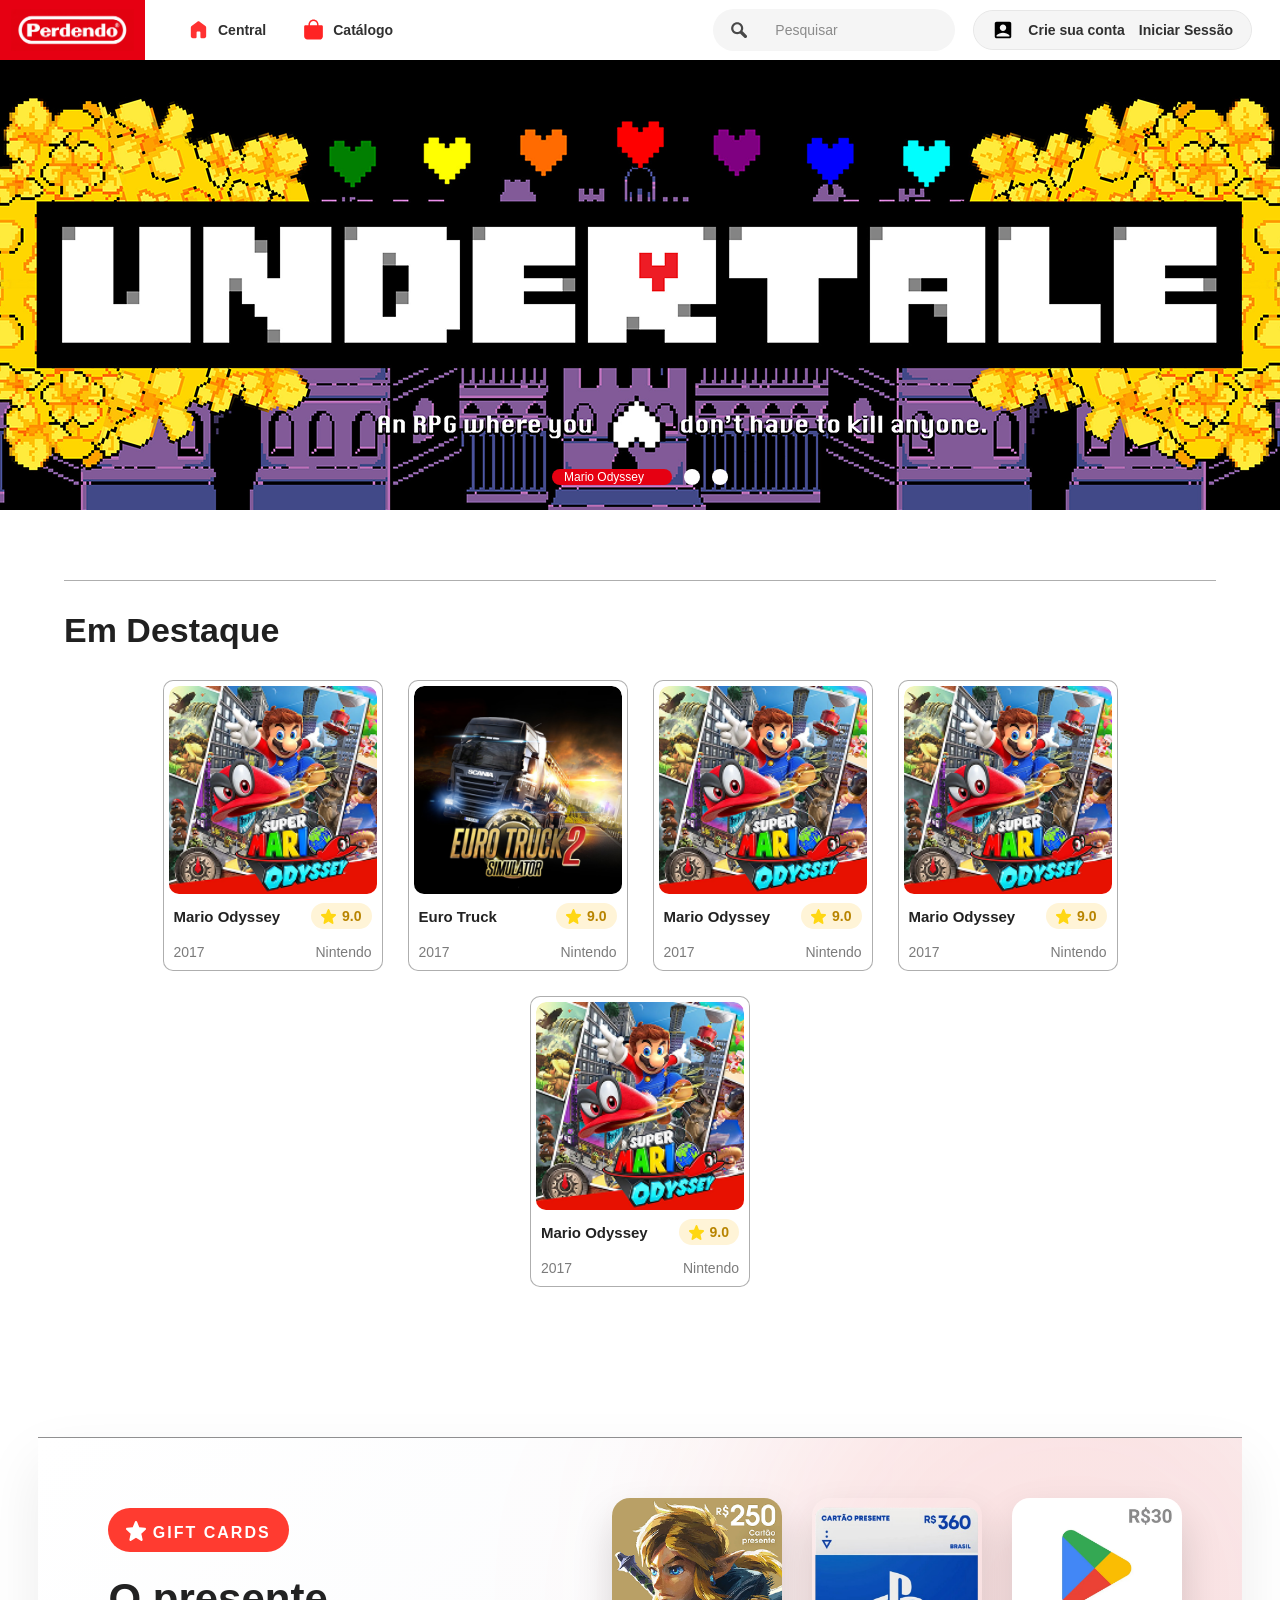
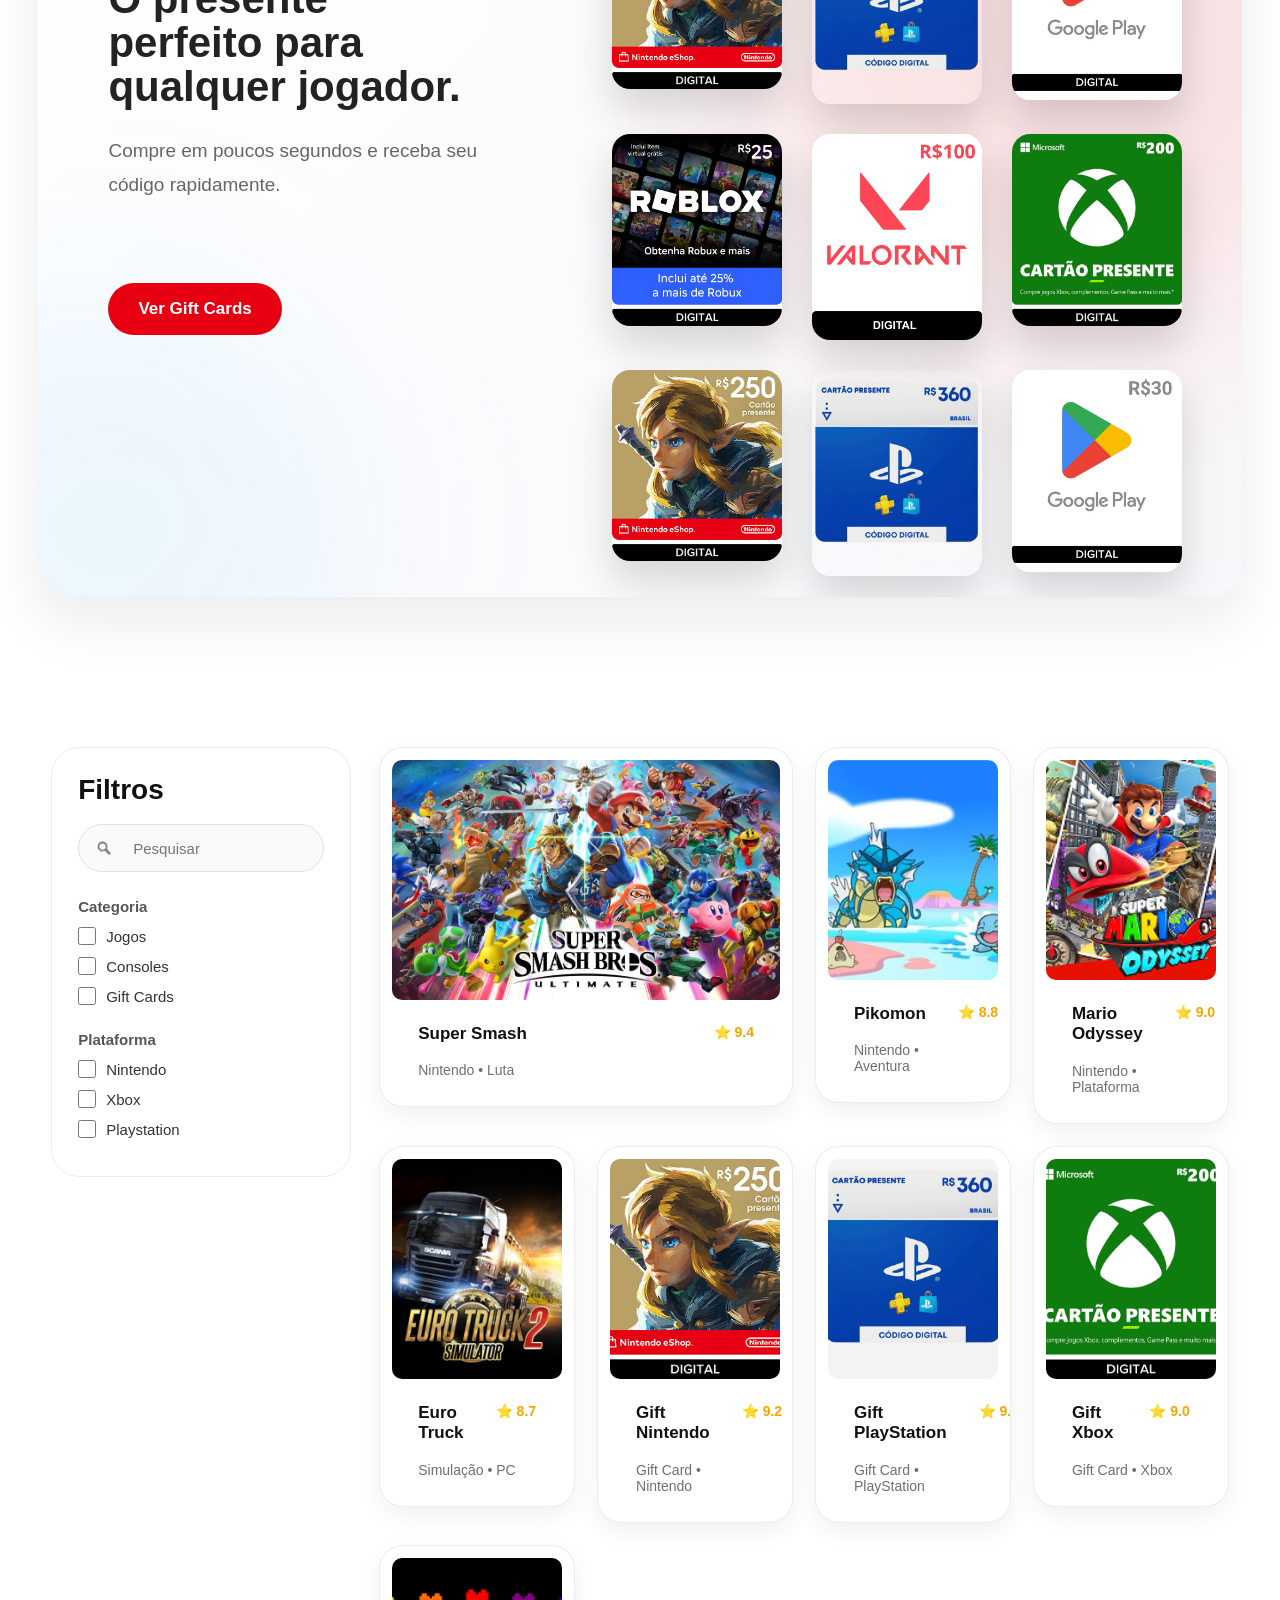
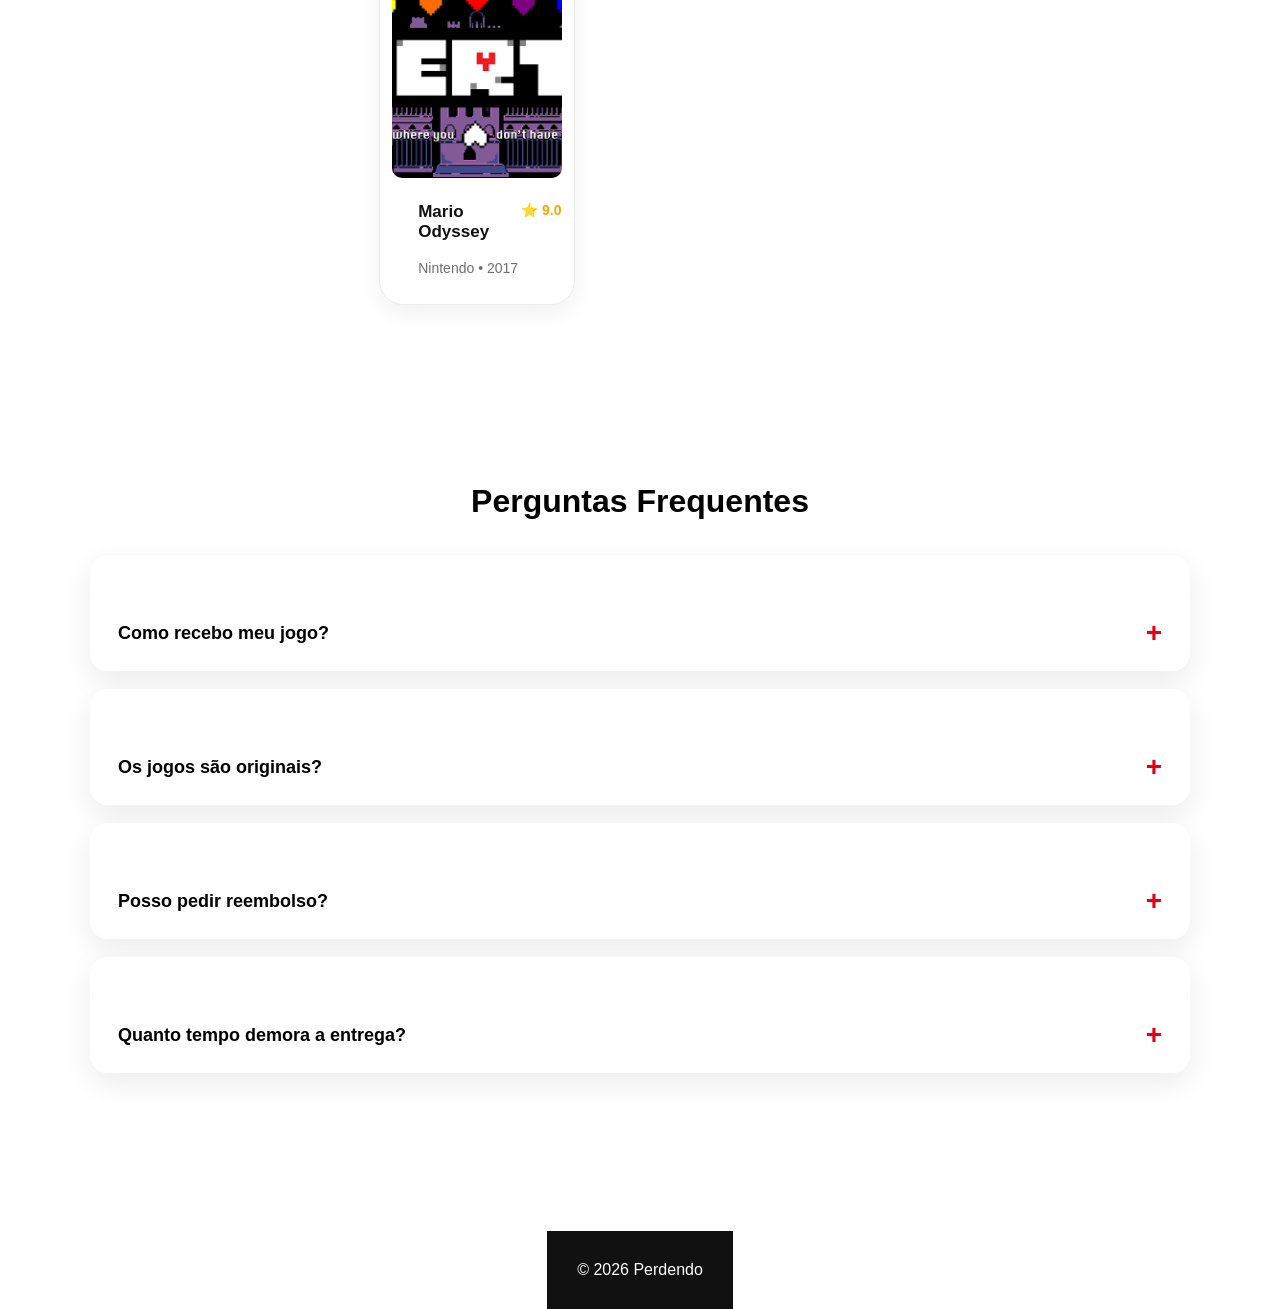
==== commit 106e0b8e: "MuitaCoisaJaFoiFeita" ====
--- a/FAZENDOFRONTENDDALOJADEJOGO/index.html
+++ b/FAZENDOFRONTENDDALOJADEJOGO/index.html
@@ -11,6 +11,9 @@
     <link rel="stylesheet" href="banner.css">
     <link rel="stylesheet" href="destaque.css">
     <link rel="stylesheet" href="giftcards.css">
+    <link rel="stylesheet" href="market.css">
+    <link rel="stylesheet" href="patrocinio.css">
+    <link rel="stylesheet" href="feedback.css">
 
     <style>
         @import url('https://fonts.googleapis.com/css2?family=Inter:ital,opsz,wght@0,14..32,100..900;1,14..32,100..900&display=swap');
@@ -30,6 +33,7 @@
             <a href="#"><img src="../svg/HomeVermelho.svg" alt=""> Central</a>
             <a href="#"><img src="../svg/BagVermelha.svg" alt=""> Catálogo</a>
         </div>
+
         <div class="Direito">
             <div class="pesquisa">
                 <img src="../svg/LoopaCinza.svg" alt="">
@@ -47,15 +51,12 @@
     <section class="banner">
 
         <div class="slides">
-
             <img src="img/underbanner.png" alt="">
             <img src="../imgDeco/Pikomon.jpg" alt="">
             <img src="../imgDeco/supersmash.avif" alt="">
-
         </div>
 
         <div class="indicadores">
-
             <div class="indicador ativo">
                 <span>Mario Odyssey</span>
             </div>
@@ -67,12 +68,9 @@
             <div class="indicador">
                 <span>Super Smash</span>
             </div>
-
         </div>
 
     </section>
-
-
 
     <div class="EmDestaque">
         <h1>Em Destaque</h1>
@@ -80,143 +78,113 @@
         <div class="linhaJogos">
 
             <div class="Jogo">
-
                 <div class="ImagemJogo">
                     <img src="img/marioOdissi.png" alt="Mario Odyssey">
                 </div>
 
                 <div class="InfoJogo">
-
                     <div class="NomeNota">
-
                         <h3 class="NomeJogo">Mario Odyssey</h3>
 
                         <div class="Nota">
                             <img src="../svg/starYellow.svg" alt="">
                             <span>9.0</span>
                         </div>
-
                     </div>
 
                     <div class="DataProd">
                         <p>2017</p>
                         <p>Nintendo</p>
                     </div>
-
-                </div>
-
+                </div>
             </div>
 
             <div class="Jogo">
-
                 <div class="ImagemJogo">
-                    <img src="../imgDeco/eutruck.png" alt="Mario Odyssey">
+                    <img src="../imgDeco/eutruck.png" alt="Euro Truck">
                 </div>
 
                 <div class="InfoJogo">
-
                     <div class="NomeNota">
-
-                        <h3 class="NomeJogo">Mario Odyssey</h3>
+                        <h3 class="NomeJogo">Euro Truck</h3>
 
                         <div class="Nota">
                             <img src="../svg/starYellow.svg" alt="">
                             <span>9.0</span>
                         </div>
-
                     </div>
 
                     <div class="DataProd">
                         <p>2017</p>
                         <p>Nintendo</p>
                     </div>
-
-                </div>
-
+                </div>
             </div>
 
             <div class="Jogo">
-
                 <div class="ImagemJogo">
                     <img src="img/marioOdissi.png" alt="Mario Odyssey">
                 </div>
 
                 <div class="InfoJogo">
-
                     <div class="NomeNota">
-
                         <h3 class="NomeJogo">Mario Odyssey</h3>
 
                         <div class="Nota">
                             <img src="../svg/starYellow.svg" alt="">
                             <span>9.0</span>
                         </div>
-
                     </div>
 
                     <div class="DataProd">
                         <p>2017</p>
                         <p>Nintendo</p>
                     </div>
-
-                </div>
-
+                </div>
             </div>
 
             <div class="Jogo">
-
                 <div class="ImagemJogo">
                     <img src="img/marioOdissi.png" alt="Mario Odyssey">
                 </div>
 
                 <div class="InfoJogo">
-
                     <div class="NomeNota">
-
                         <h3 class="NomeJogo">Mario Odyssey</h3>
 
                         <div class="Nota">
                             <img src="../svg/starYellow.svg" alt="">
                             <span>9.0</span>
                         </div>
-
                     </div>
 
                     <div class="DataProd">
                         <p>2017</p>
                         <p>Nintendo</p>
                     </div>
-
-                </div>
-
+                </div>
             </div>
 
             <div class="Jogo">
-
                 <div class="ImagemJogo">
                     <img src="img/marioOdissi.png" alt="Mario Odyssey">
                 </div>
 
                 <div class="InfoJogo">
-
                     <div class="NomeNota">
-
                         <h3 class="NomeJogo">Mario Odyssey</h3>
 
                         <div class="Nota">
                             <img src="../svg/starYellow.svg" alt="">
                             <span>9.0</span>
                         </div>
-
                     </div>
 
                     <div class="DataProd">
                         <p>2017</p>
                         <p>Nintendo</p>
                     </div>
-
-                </div>
-
+                </div>
             </div>
 
         </div>
@@ -282,6 +250,7 @@
 
     </section>
     -->
+
     <section class="Gift">
 
         <div class="giftText">
@@ -296,43 +265,45 @@
             <div class="giftButtons">
                 <button class="btnPrincipal">Ver Gift Cards</button>
             </div>
-
-
         </div>
 
         <div class="giftWall">
 
-            <img src="../imgDeco/giftNintendo.png">
-            <img src="../imgDeco/giftPlaystation.png">
-            <img src="../imgDeco/giftPlaystore.png">
-            <img src="../imgDeco/giftRoblox.png">
-            <img src="../imgDeco/giftValorant.png">
-            <img src="../imgDeco/giftXbox.png">
-
-            <img src="../imgDeco/giftNintendo.png">
-            <img src="../imgDeco/giftPlaystation.png">
-            <img src="../imgDeco/giftPlaystore.png">
-            <img src="../imgDeco/giftRoblox.png">
-            <img src="../imgDeco/giftValorant.png">
-            <img src="../imgDeco/giftXbox.png">
-
-            <img src="../imgDeco/giftNintendo.png">
-            <img src="../imgDeco/giftPlaystation.png">
-            <img src="../imgDeco/giftPlaystore.png">
-            <img src="../imgDeco/giftRoblox.png">
-            <img src="../imgDeco/giftValorant.png">
-            <img src="../imgDeco/giftXbox.png">
+            <img src="../imgDeco/giftNintendo.png" alt="">
+            <img src="../imgDeco/giftPlaystation.png" alt="">
+            <img src="../imgDeco/giftPlaystore.png" alt="">
+            <img src="../imgDeco/giftRoblox.png" alt="">
+            <img src="../imgDeco/giftValorant.png" alt="">
+            <img src="../imgDeco/giftXbox.png" alt="">
+
+            <img src="../imgDeco/giftNintendo.png" alt="">
+            <img src="../imgDeco/giftPlaystation.png" alt="">
+            <img src="../imgDeco/giftPlaystore.png" alt="">
+            <img src="../imgDeco/giftRoblox.png" alt="">
+            <img src="../imgDeco/giftValorant.png" alt="">
+            <img src="../imgDeco/giftXbox.png" alt="">
+
+            <img src="../imgDeco/giftNintendo.png" alt="">
+            <img src="../imgDeco/giftPlaystation.png" alt="">
+            <img src="../imgDeco/giftPlaystore.png" alt="">
+            <img src="../imgDeco/giftRoblox.png" alt="">
+            <img src="../imgDeco/giftValorant.png" alt="">
+            <img src="../imgDeco/giftXbox.png" alt="">
 
         </div>
 
     </section>
-    <main>
-
-        <aside>
+
+    <main class="Market">
+
+        <aside class="filtros">
 
             <h2>Filtros</h2>
 
-            <input type="text" placeholder="Pesquisar">
+            <div class="campoBusca">
+                <img src="../svg/LoopaCinza.svg" alt="">
+                <input type="text" placeholder="Pesquisar">
+            </div>
 
             <h3>Categoria</h3>
 
@@ -350,86 +321,151 @@
 
         <section class="catalogo">
 
-            <div class="card">
-
-                <img src="img/mario.jpg">
-
-                <h3>Mario Odyssey</h3>
-
-                <p>Nintendo</p>
-
-                <span>⭐ 9.0</span>
-
-            </div>
-
-            <div class="card">
-
-                <img src="img/minecraft.jpg">
-
-                <h3>Minecraft</h3>
-
-                <p>Mojang</p>
-
-                <span>⭐ 9.0</span>
-
-            </div>
-
-            <div class="card">
-
-                <img src="img/mario.jpg">
-
-                <h3>Mario Odyssey</h3>
-
-                <p>Nintendo</p>
-
-                <span>⭐ 9.0</span>
-
-            </div>
-
-            <div class="card">
-
-                <img src="img/minecraft.jpg">
-
-                <h3>Minecraft</h3>
-
-                <p>Mojang</p>
-
-                <span>⭐ 9.0</span>
-
-            </div>
-
-            <div class="card">
-
-                <img src="img/mario.jpg">
-
-                <h3>Mario Odyssey</h3>
-
-                <p>Nintendo</p>
-
-                <span>⭐ 9.0</span>
-
-            </div>
-
-            <div class="card">
-
-                <img src="img/minecraft.jpg">
-
-                <h3>Minecraft</h3>
-
-                <p>Mojang</p>
-
-                <span>⭐ 9.0</span>
-
-            </div>
+            <article class="card card--wide">
+                <img src="../imgDeco/supersmash.avif" alt="Super Smash" loading="lazy">
+                <div class="card-info">
+                    <div class="card-topo">
+                        <h3>Super Smash</h3>
+                        <span>⭐ 9.4</span>
+                    </div>
+                    <p>Nintendo • Luta</p>
+                </div>
+            </article>
+
+            <article class="card">
+                <img src="../imgDeco/Pikomon.jpg" alt="Pikomon" loading="lazy">
+                <div class="card-info">
+                    <div class="card-topo">
+                        <h3>Pikomon</h3>
+                        <span>⭐ 8.8</span>
+                    </div>
+                    <p>Nintendo • Aventura</p>
+                </div>
+            </article>
+
+            <article class="card">
+                <img src="img/marioOdissi.png" alt="Mario Odyssey" loading="lazy">
+                <div class="card-info">
+                    <div class="card-topo">
+                        <h3>Mario Odyssey</h3>
+                        <span>⭐ 9.0</span>
+                    </div>
+                    <p>Nintendo • Plataforma</p>
+                </div>
+            </article>
+
+            <article class="card">
+                <img src="../imgDeco/eutruck.png" alt="Euro Truck" loading="lazy">
+                <div class="card-info">
+                    <div class="card-topo">
+                        <h3>Euro Truck</h3>
+                        <span>⭐ 8.7</span>
+                    </div>
+                    <p>Simulação • PC</p>
+                </div>
+            </article>
+
+            <article class="card">
+                <img src="../imgDeco/giftNintendo.png" alt="Gift Card Nintendo" loading="lazy">
+                <div class="card-info">
+                    <div class="card-topo">
+                        <h3>Gift Nintendo</h3>
+                        <span>⭐ 9.2</span>
+                    </div>
+                    <p>Gift Card • Nintendo</p>
+                </div>
+            </article>
+
+            <article class="card">
+                <img src="../imgDeco/giftPlaystation.png" alt="Gift Card Playstation" loading="lazy">
+                <div class="card-info">
+                    <div class="card-topo">
+                        <h3>Gift PlayStation</h3>
+                        <span>⭐ 9.1</span>
+                    </div>
+                    <p>Gift Card • PlayStation</p>
+                </div>
+            </article>
+
+            <article class="card">
+                <img src="../imgDeco/giftXbox.png" alt="Gift Card Xbox" loading="lazy">
+                <div class="card-info">
+                    <div class="card-topo">
+                        <h3>Gift Xbox</h3>
+                        <span>⭐ 9.0</span>
+                    </div>
+                    <p>Gift Card • Xbox</p>
+                </div>
+            </article>
+
+            <article class="card">
+                <img src="img/underbanner.png" alt="Mario Odyssey" loading="lazy">
+                <div class="card-info">
+                    <div class="card-topo">
+                        <h3>Mario Odyssey</h3>
+                        <span>⭐ 9.0</span>
+                    </div>
+                    <p>Nintendo • 2017</p>
+                </div>
+            </article>
 
         </section>
 
     </main>
-
+    <div class="Patrocinadores"><img src="img/GaleraToda.png" alt=""></div>
+
+
+    <div class="FeedBackRapido">
+
+    <h2>Perguntas Frequentes</h2>
+
+    <div class="faq-item">
+        <button class="faq-pergunta">
+            Como recebo meu jogo?
+            <span>+</span>
+        </button>
+
+        <div class="faq-resposta">
+            Após a confirmação do pagamento, sua chave será enviada automaticamente para sua conta e também para seu e-mail.
+        </div>
+    </div>
+
+    <div class="faq-item">
+        <button class="faq-pergunta">
+            Os jogos são originais?
+            <span>+</span>
+        </button>
+
+        <div class="faq-resposta">
+            Sim. Trabalhamos apenas com chaves e gift cards originais de distribuidores oficiais.
+        </div>
+    </div>
+
+    <div class="faq-item">
+        <button class="faq-pergunta">
+            Posso pedir reembolso?
+            <span>+</span>
+        </button>
+
+        <div class="faq-resposta">
+            Sim, desde que a chave ainda não tenha sido utilizada e siga nossa política de reembolso.
+        </div>
+    </div>
+
+    <div class="faq-item">
+        <button class="faq-pergunta">
+            Quanto tempo demora a entrega?
+            <span>+</span>
+        </button>
+
+        <div class="faq-resposta">
+            Normalmente entre alguns segundos e poucos minutos após a aprovação do pagamento.
+        </div>
+    </div>
+
+</div>
     <footer>
-
-        © 2026 GameStore
-
+        © 2026 Perdendo
     </footer>
 
 </body>
--- a/FAZENDOFRONTENDDALOJADEJOGO/style.css
+++ b/FAZENDOFRONTENDDALOJADEJOGO/style.css
@@ -129,7 +129,7 @@
 
 aside{
 
-    width:270px;
+    
 
     background:white;
 
@@ -187,7 +187,7 @@
 
 .card{
 
-    width:180px;
+
 
     background:white;
 
@@ -340,7 +340,6 @@
 
     padding:12px;
 
-    width:170px;
 
     font-size:14px;
 
--- a/FAZENDOFRONTENDDALOJADEJOGO/market.css
+++ b/FAZENDOFRONTENDDALOJADEJOGO/market.css
@@ -0,0 +1,240 @@
+/* =========================
+   MARKET
+========================= */
+
+.Market{
+    width:min(92%, 1280px);
+    margin:70px auto;
+    display:grid;
+    grid-template-columns:300px minmax(0, 1fr);
+    gap:28px;
+    align-items:start;
+}
+
+/* =========================
+   FILTROS
+========================= */
+
+.Market .filtros{
+    background:#fff;
+    border:1px solid #ececec;
+    border-radius:28px;
+    padding:26px;
+    position:sticky;
+    top:24px;
+}
+
+.Market .filtros h2{
+    font-size:28px;
+    font-weight:800;
+    margin-bottom:18px;
+    color:#111;
+}
+
+.Market .filtros h3{
+    font-size:15px;
+    font-weight:700;
+    color:#555;
+    margin:26px 0 12px;
+}
+
+.Market .campoBusca{
+    width:100%;
+    height:48px;
+    border:1px solid #e2e2e2;
+    border-radius:999px;
+    display:flex;
+    align-items:center;
+    gap:10px;
+    padding:0 16px;
+    background:#fafafa;
+    transition:.25s;
+}
+
+.Market .campoBusca:focus-within{
+    border-color:#e60012;
+    box-shadow:0 0 0 4px rgba(230,0,18,.08);
+    background:#fff;
+}
+
+.Market .campoBusca img{
+    width:18px;
+    height:18px;
+    opacity:.65;
+    flex:0 0 auto;
+}
+
+.Market .campoBusca input{
+    width:100%;
+    border:none;
+    outline:none;
+    background:transparent;
+    font-size:15px;
+}
+
+.Market .filtros label{
+    display:flex;
+    align-items:center;
+    gap:10px;
+    font-size:15px;
+    color:#333;
+    margin:12px 0;
+    cursor:pointer;
+}
+
+.Market .filtros input[type="checkbox"]{
+    width:18px;
+    height:18px;
+    accent-color:#e60012;
+}
+
+/* =========================
+   CATÁLOGO
+========================= */
+
+.Market .catalogo{
+    display:grid;
+    grid-template-columns:repeat(4, minmax(0, 1fr));
+    gap:22px;
+    grid-auto-flow:dense;
+    align-items:start;
+}
+
+/* =========================
+   CARD
+========================= */
+
+.Market .card{
+    background:#fff;
+    border:1px solid #ececec;
+    border-radius:24px;
+    overflow:hidden;
+    box-shadow:0 8px 24px rgba(0,0,0,.06);
+    display:flex;
+    flex-direction:column;
+    min-width:0;
+    transition:.25s ease;
+    cursor:pointer;
+}
+
+.Market .card:hover{
+    transform:translateY(-6px);
+    box-shadow:0 18px 36px rgba(0,0,0,.10);
+}
+
+.Market .card img{
+    width:100%;
+    height:220px;
+    object-fit:cover;
+    display:block;
+    background:#f4f4f4;
+    border-radius: 10px;
+}
+
+.Market .card-info{
+    padding:14px 16px 16px;
+    display:flex;
+    flex-direction:column;
+    gap:8px;
+    min-width:0;
+}
+
+.Market .card-topo{
+    display:flex;
+    justify-content:space-between;
+    align-items:flex-start;
+    gap:12px;
+}
+
+.Market .card h3{
+    font-size:17px;
+    font-weight:800;
+    color:#111;
+    line-height:1.2;
+}
+
+.Market .card span{
+    font-size:14px;
+    font-weight:800;
+    color:#f5a700;
+    white-space:nowrap;
+    flex:0 0 auto;
+}
+
+.Market .card p{
+    font-size:14px;
+    color:#6f6f6f;
+}
+
+/* =========================
+   VARIAÇÃO DE DESTAQUE
+========================= */
+
+.Market .card--wide{
+    grid-column: 1 / 3
+}
+
+.Market .card--wide img{
+    height:240px;
+    border-radius: 10px;
+}
+
+/* =========================
+   RESPONSIVO
+========================= */
+
+@media (max-width: 1080px){
+    .Market{
+        grid-template-columns:1fr;
+    }
+
+    .Market .filtros{
+        position:static;
+    }
+
+    .Market .catalogo{
+        grid-template-columns:repeat(3, minmax(0, 1fr));
+    }
+
+    .Market .card--wide{
+        grid-column:span 2;
+    }
+}
+
+@media (max-width: 760px){
+    .Market{
+        width:94%;
+        margin:40px auto;
+    }
+
+    .Market .catalogo{
+        grid-template-columns:repeat(2, minmax(0, 1fr));
+    }
+
+    .Market .card--wide{
+        grid-column:span 2;
+    }
+}
+
+@media (max-width: 560px){
+    .Market .filtros{
+        padding:20px;
+        border-radius:22px;
+    }
+
+    .Market .catalogo{
+        grid-template-columns:1fr;
+    }
+
+    .Market .card--wide{
+        grid-column:span 1;
+    }
+
+    .Market .card{
+        min-height:auto;
+    }
+
+    .Market .card img{
+        height:200px;
+    }
+}
--- a/FAZENDOFRONTENDDALOJADEJOGO/patrocinio.css
+++ b/FAZENDOFRONTENDDALOJADEJOGO/patrocinio.css
@@ -0,0 +1,6 @@
+.Patrocinadores {
+    width: 100%;
+}
+.Patrocinadores > img {
+    width: 100%;
+}
--- a/FAZENDOFRONTENDDALOJADEJOGO/feedback.css
+++ b/FAZENDOFRONTENDDALOJADEJOGO/feedback.css
@@ -0,0 +1,58 @@
+.FeedBackRapido{
+    width:min(92%,1100px);
+    margin:90px auto;
+}
+
+.FeedBackRapido h2{
+    text-align:center;
+    margin-bottom:35px;
+    font-size:2rem;
+}
+
+.faq-item{
+    background:#fff;
+    border-radius:18px;
+    margin-bottom:18px;
+    overflow:hidden;
+    box-shadow:0 10px 30px rgba(0,0,0,.08);
+}
+
+.faq-pergunta{
+    width:100%;
+    padding:22px 28px;
+    border:none;
+    background:white;
+    display:flex;
+    justify-content:space-between;
+    align-items:center;
+    cursor:pointer;
+    font-size:18px;
+    font-weight:600;
+}
+
+.faq-pergunta span{
+    font-size:28px;
+    transition:.3s;
+    color:#e60012;
+}
+
+.faq-resposta{
+    max-height:0;
+    overflow:hidden;
+    padding:0 28px;
+    color:#666;
+    line-height:1.6;
+    transition:.35s;
+}
+
+.faq-item.ativo .faq-resposta{
+    max-height:180px;
+    padding:0 28px 24px;
+}
+
+.faq-item.ativo .faq-pergunta span{
+    transform:rotate(45deg);
+}
+.faq-item > button {
+    color: black;
+}
